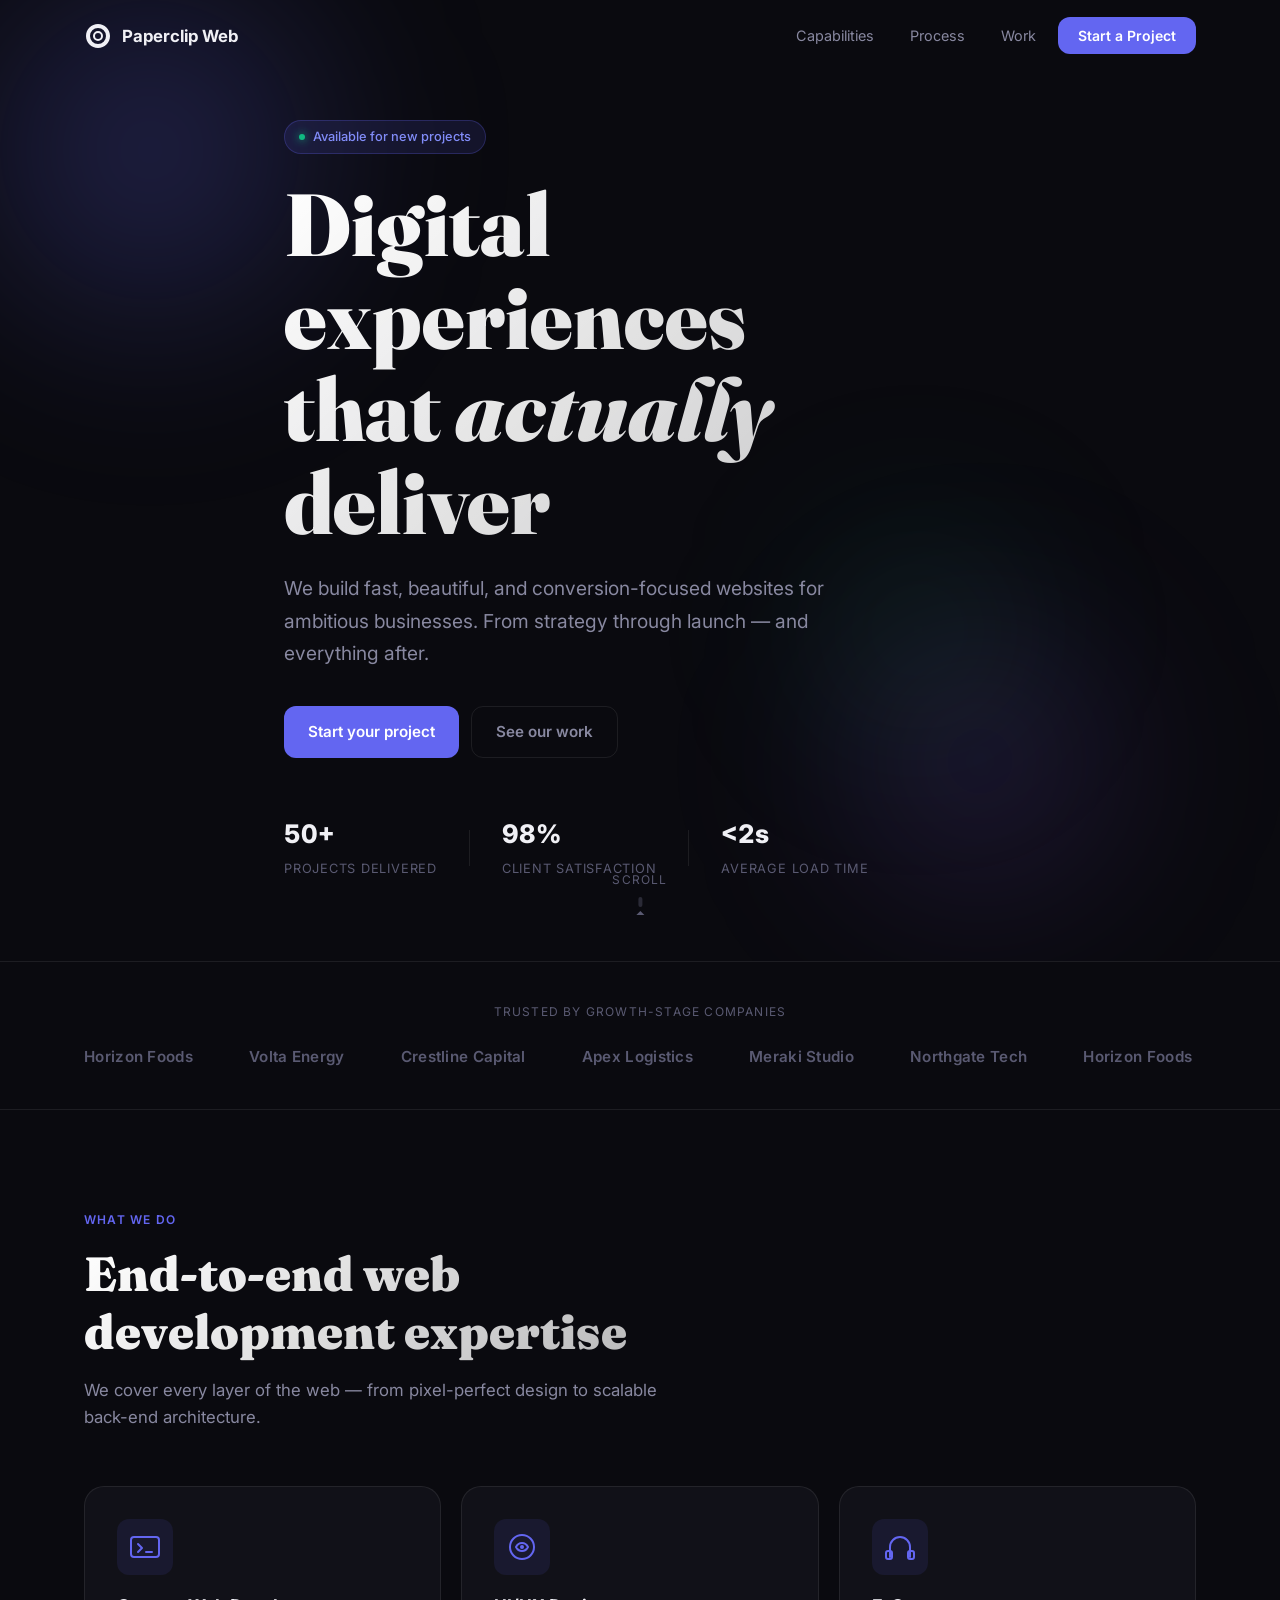
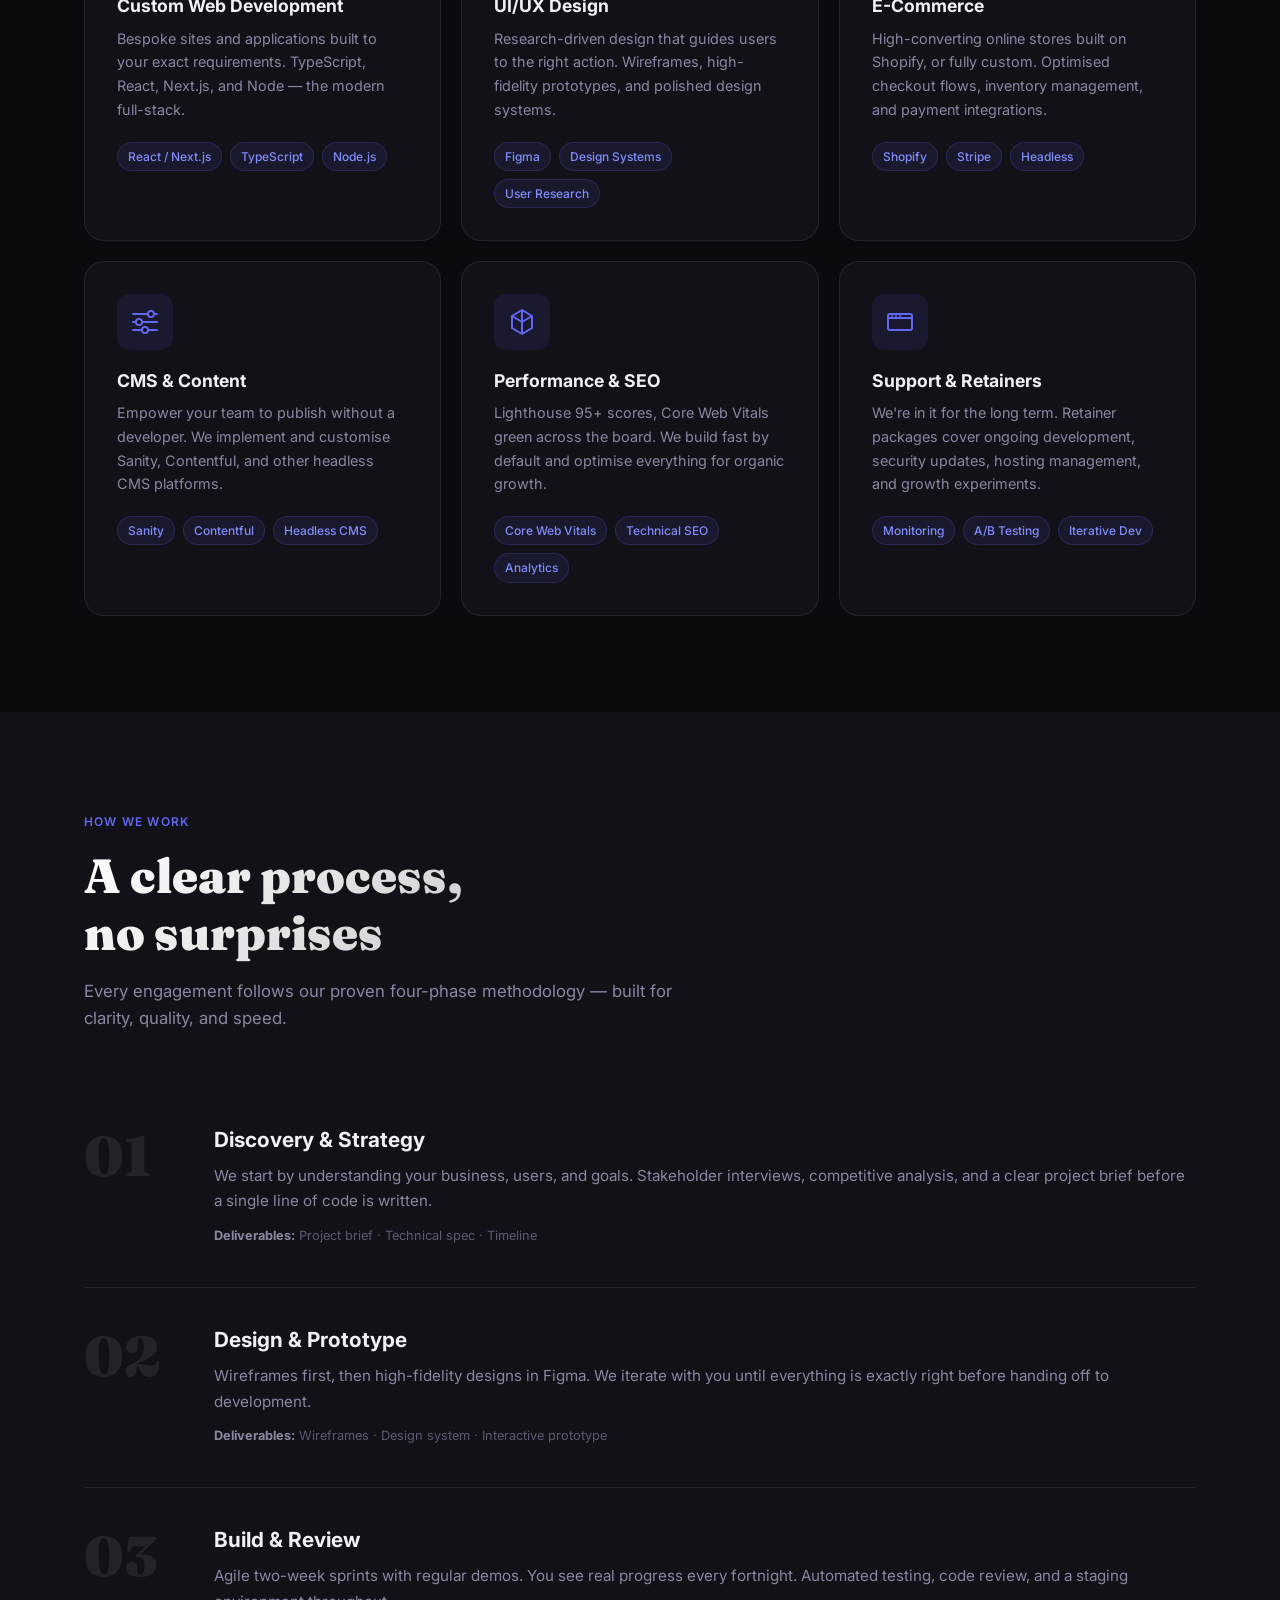
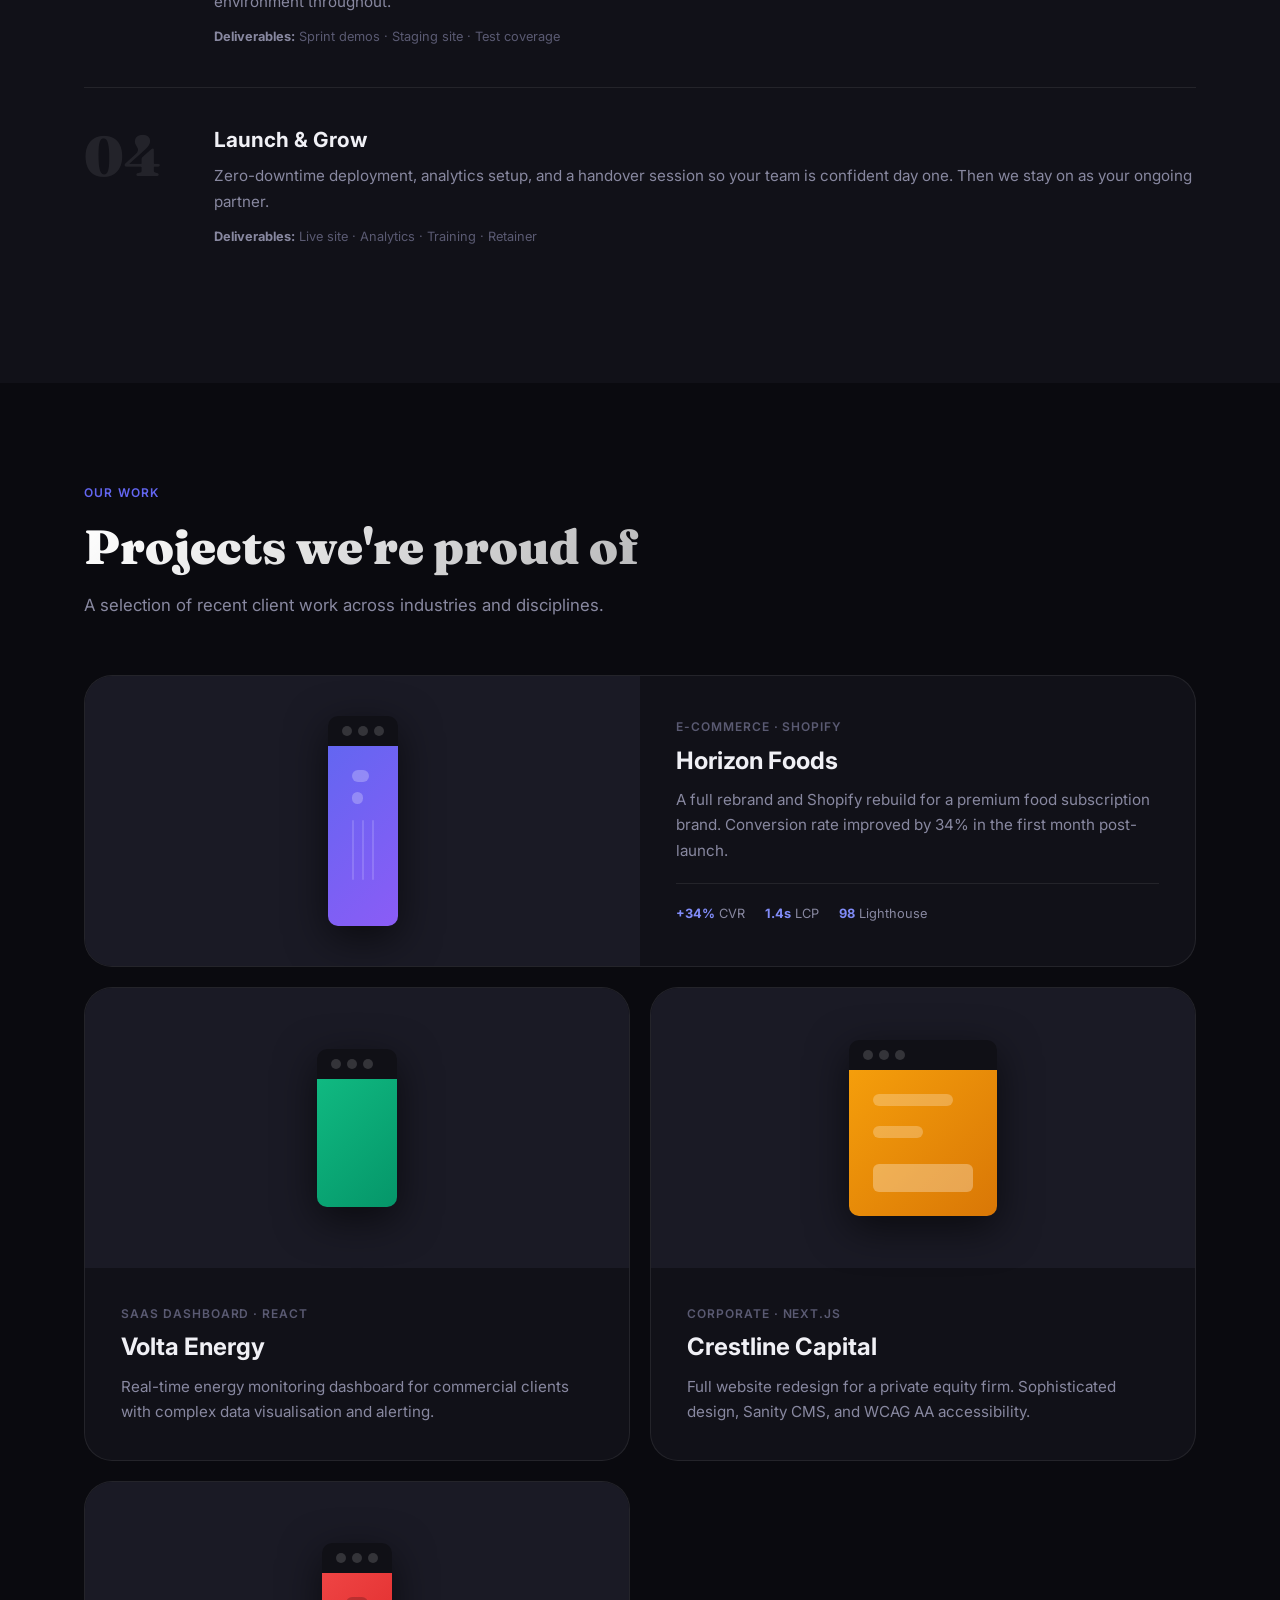
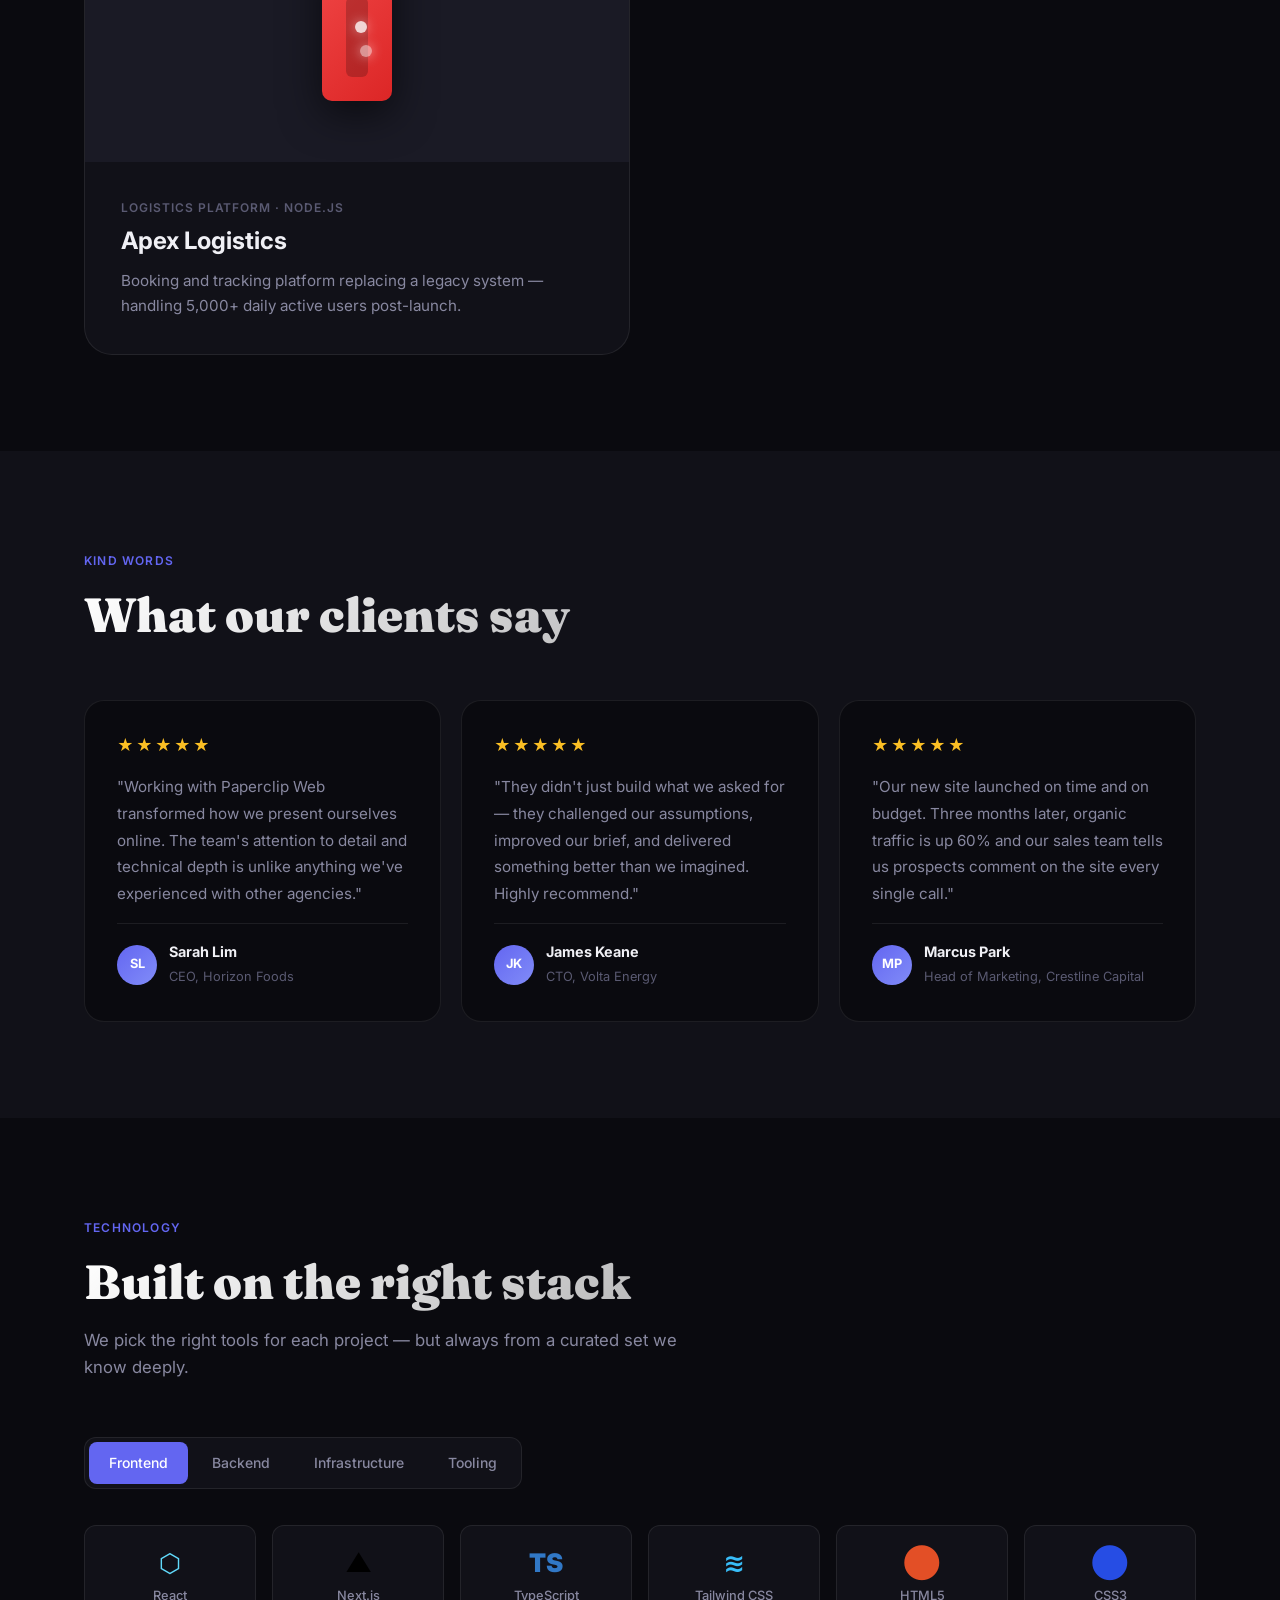
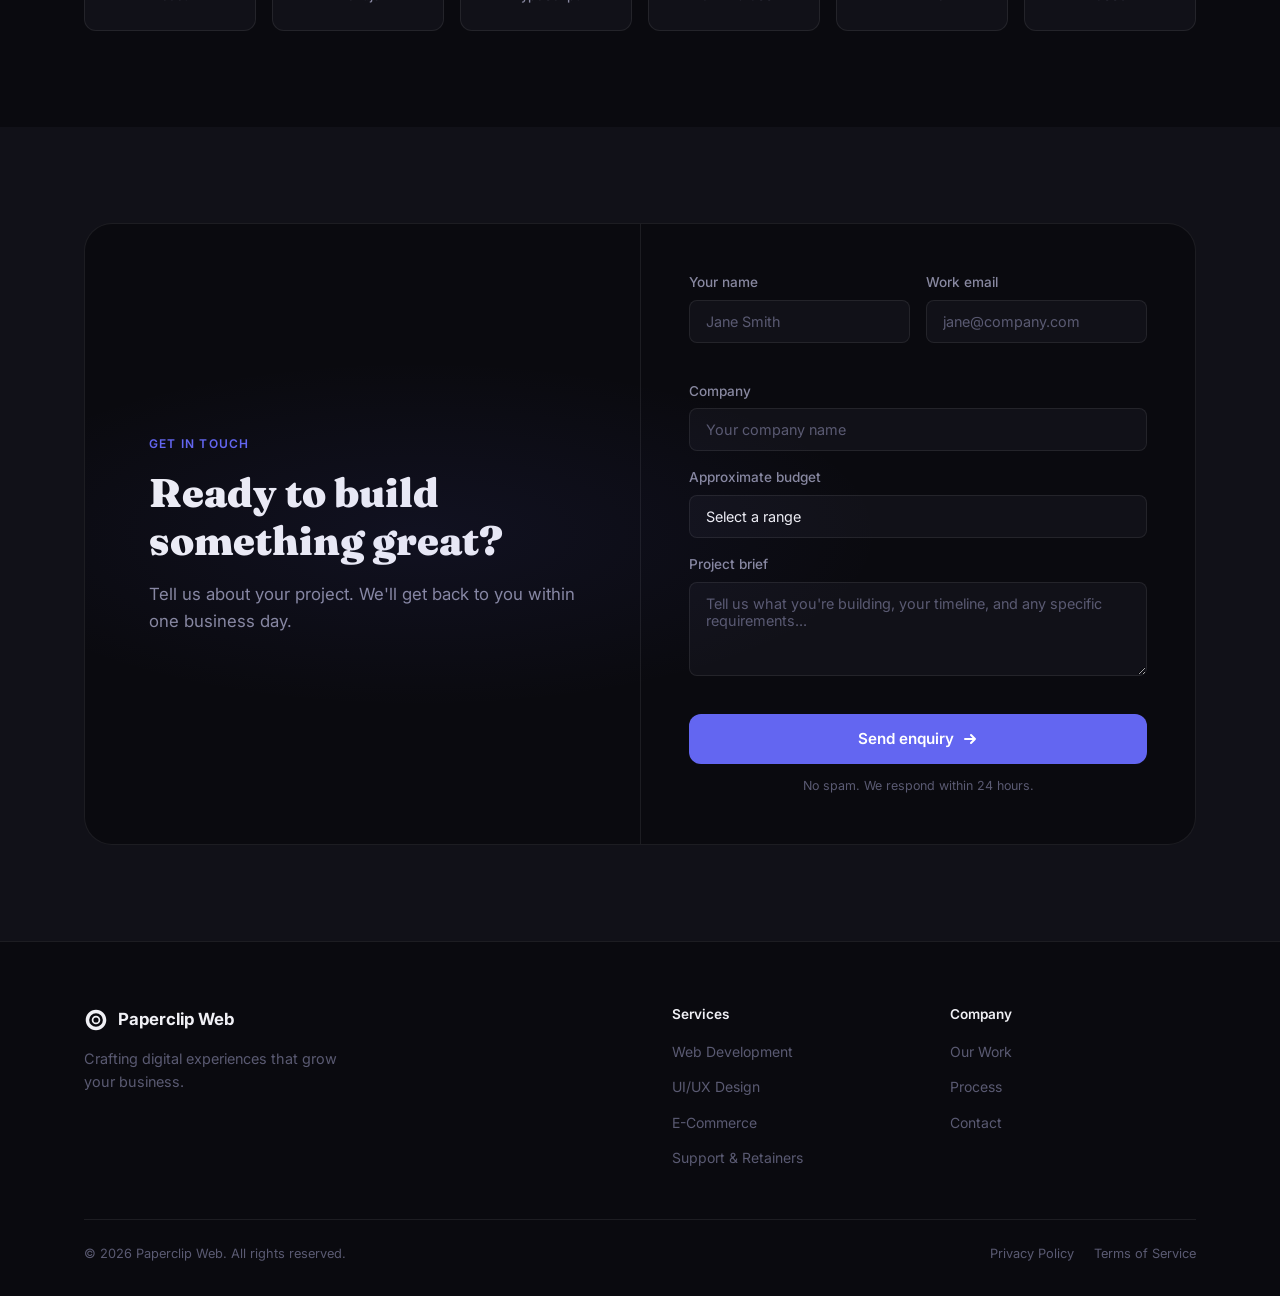
==== index.html @ b6aec2d6 "Deploy Paperclip Web demo site Co-Authored-By: Paperclip <noreply@paperclip.ing>" ====
<!DOCTYPE html>
<html lang="en">
<head>
  <meta charset="UTF-8" />
  <meta name="viewport" content="width=device-width, initial-scale=1.0" />
  <meta name="description" content="Paperclip Web — Crafting digital experiences that grow your business. Professional web design and development." />
  <title>Paperclip Web — Digital Experiences That Deliver</title>
  <link rel="stylesheet" href="styles.css" />
  <link rel="preconnect" href="https://fonts.googleapis.com" />
  <link href="https://fonts.googleapis.com/css2?family=Inter:wght@300;400;500;600;700;800&family=Fraunces:wght@700;900&display=swap" rel="stylesheet" />
</head>
<body>

  <!-- Navigation -->
  <header class="nav-wrapper" id="nav">
    <nav class="nav container">
      <a href="#" class="nav__logo">
        <svg width="28" height="28" viewBox="0 0 28 28" fill="none" aria-hidden="true">
          <path d="M14 2C7.373 2 2 7.373 2 14s5.373 12 12 12 12-5.373 12-12S20.627 2 14 2zm0 4a8 8 0 110 16A8 8 0 0114 6zm0 3a5 5 0 100 10A5 5 0 0014 9zm0 2a3 3 0 110 6 3 3 0 010-6z" fill="currentColor"/>
        </svg>
        Paperclip Web
      </a>
      <button class="nav__toggle" id="navToggle" aria-label="Toggle navigation" aria-expanded="false">
        <span></span><span></span><span></span>
      </button>
      <ul class="nav__links" id="navLinks">
        <li><a href="#capabilities" class="nav__link">Capabilities</a></li>
        <li><a href="#process" class="nav__link">Process</a></li>
        <li><a href="#work" class="nav__link">Work</a></li>
        <li><a href="#contact" class="nav__cta">Start a Project</a></li>
      </ul>
    </nav>
  </header>

  <main>

    <!-- Hero -->
    <section class="hero" id="hero">
      <div class="hero__bg" aria-hidden="true">
        <div class="hero__orb hero__orb--1"></div>
        <div class="hero__orb hero__orb--2"></div>
        <div class="hero__orb hero__orb--3"></div>
      </div>
      <div class="container hero__content">
        <div class="hero__badge" data-animate="fade-up">
          <span class="badge">Available for new projects</span>
        </div>
        <h1 class="hero__headline" data-animate="fade-up" data-delay="100">
          Digital experiences<br/>that <em>actually</em> deliver
        </h1>
        <p class="hero__sub" data-animate="fade-up" data-delay="200">
          We build fast, beautiful, and conversion-focused websites for ambitious businesses. From strategy through launch — and everything after.
        </p>
        <div class="hero__actions" data-animate="fade-up" data-delay="300">
          <a href="#contact" class="btn btn--primary">Start your project</a>
          <a href="#work" class="btn btn--ghost">See our work</a>
        </div>
        <div class="hero__stats" data-animate="fade-up" data-delay="400">
          <div class="stat">
            <span class="stat__number">50+</span>
            <span class="stat__label">Projects delivered</span>
          </div>
          <div class="stat__divider"></div>
          <div class="stat">
            <span class="stat__number">98%</span>
            <span class="stat__label">Client satisfaction</span>
          </div>
          <div class="stat__divider"></div>
          <div class="stat">
            <span class="stat__number">&lt;2s</span>
            <span class="stat__label">Average load time</span>
          </div>
        </div>
      </div>
      <div class="hero__scroll" aria-hidden="true">
        <span>Scroll</span>
        <svg width="16" height="24" viewBox="0 0 16 24"><rect x="6" y="0" width="4" height="10" rx="2" fill="currentColor" opacity="0.4"/><path d="M8 14l-4 4h8l-4-4z" fill="currentColor"/></svg>
      </div>
    </section>

    <!-- Logos -->
    <section class="logos section--tight">
      <div class="container">
        <p class="logos__label">Trusted by growth-stage companies</p>
        <div class="logos__track">
          <div class="logos__inner">
            <span class="logo-item">Horizon Foods</span>
            <span class="logo-item">Volta Energy</span>
            <span class="logo-item">Crestline Capital</span>
            <span class="logo-item">Apex Logistics</span>
            <span class="logo-item">Meraki Studio</span>
            <span class="logo-item">Northgate Tech</span>
            <span class="logo-item">Horizon Foods</span>
            <span class="logo-item">Volta Energy</span>
            <span class="logo-item">Crestline Capital</span>
            <span class="logo-item">Apex Logistics</span>
            <span class="logo-item">Meraki Studio</span>
            <span class="logo-item">Northgate Tech</span>
          </div>
        </div>
      </div>
    </section>

    <!-- Capabilities -->
    <section class="capabilities section" id="capabilities">
      <div class="container">
        <div class="section-header" data-animate="fade-up">
          <span class="section-tag">What we do</span>
          <h2 class="section-title">End-to-end web <br/>development expertise</h2>
          <p class="section-desc">We cover every layer of the web — from pixel-perfect design to scalable back-end architecture.</p>
        </div>
        <div class="capabilities__grid">
          <div class="cap-card" data-animate="fade-up" data-delay="0">
            <div class="cap-card__icon">
              <svg width="32" height="32" viewBox="0 0 32 32" fill="none"><rect x="2" y="6" width="28" height="20" rx="3" stroke="currentColor" stroke-width="2"/><path d="M9 13l4 4-4 4M17 21h6" stroke="currentColor" stroke-width="2" stroke-linecap="round" stroke-linejoin="round"/></svg>
            </div>
            <h3>Custom Web Development</h3>
            <p>Bespoke sites and applications built to your exact requirements. TypeScript, React, Next.js, and Node — the modern full-stack.</p>
            <ul class="cap-card__tags">
              <li>React / Next.js</li><li>TypeScript</li><li>Node.js</li>
            </ul>
          </div>
          <div class="cap-card" data-animate="fade-up" data-delay="100">
            <div class="cap-card__icon">
              <svg width="32" height="32" viewBox="0 0 32 32" fill="none"><circle cx="16" cy="16" r="12" stroke="currentColor" stroke-width="2"/><path d="M10 16s2-4 6-4 6 4 6 4-2 4-6 4-6-4-6-4z" stroke="currentColor" stroke-width="2" stroke-linejoin="round"/><circle cx="16" cy="16" r="2" fill="currentColor"/></svg>
            </div>
            <h3>UI/UX Design</h3>
            <p>Research-driven design that guides users to the right action. Wireframes, high-fidelity prototypes, and polished design systems.</p>
            <ul class="cap-card__tags">
              <li>Figma</li><li>Design Systems</li><li>User Research</li>
            </ul>
          </div>
          <div class="cap-card" data-animate="fade-up" data-delay="200">
            <div class="cap-card__icon">
              <svg width="32" height="32" viewBox="0 0 32 32" fill="none"><path d="M6 26V16a10 10 0 0120 0v10" stroke="currentColor" stroke-width="2" stroke-linecap="round"/><rect x="2" y="20" width="6" height="8" rx="2" stroke="currentColor" stroke-width="2"/><rect x="24" y="20" width="6" height="8" rx="2" stroke="currentColor" stroke-width="2"/></svg>
            </div>
            <h3>E-Commerce</h3>
            <p>High-converting online stores built on Shopify, or fully custom. Optimised checkout flows, inventory management, and payment integrations.</p>
            <ul class="cap-card__tags">
              <li>Shopify</li><li>Stripe</li><li>Headless</li>
            </ul>
          </div>
          <div class="cap-card" data-animate="fade-up" data-delay="0">
            <div class="cap-card__icon">
              <svg width="32" height="32" viewBox="0 0 32 32" fill="none"><path d="M4 16h24M4 8h24M4 24h24" stroke="currentColor" stroke-width="2" stroke-linecap="round"/><circle cx="10" cy="16" r="3" fill="var(--color-bg)" stroke="currentColor" stroke-width="2"/><circle cx="22" cy="8" r="3" fill="var(--color-bg)" stroke="currentColor" stroke-width="2"/><circle cx="16" cy="24" r="3" fill="var(--color-bg)" stroke="currentColor" stroke-width="2"/></svg>
            </div>
            <h3>CMS &amp; Content</h3>
            <p>Empower your team to publish without a developer. We implement and customise Sanity, Contentful, and other headless CMS platforms.</p>
            <ul class="cap-card__tags">
              <li>Sanity</li><li>Contentful</li><li>Headless CMS</li>
            </ul>
          </div>
          <div class="cap-card" data-animate="fade-up" data-delay="100">
            <div class="cap-card__icon">
              <svg width="32" height="32" viewBox="0 0 32 32" fill="none"><path d="M16 4l10 6v12l-10 6L6 22V10l10-6z" stroke="currentColor" stroke-width="2" stroke-linejoin="round"/><path d="M16 4v24M6 10l10 6 10-6" stroke="currentColor" stroke-width="2" stroke-linejoin="round"/></svg>
            </div>
            <h3>Performance &amp; SEO</h3>
            <p>Lighthouse 95+ scores, Core Web Vitals green across the board. We build fast by default and optimise everything for organic growth.</p>
            <ul class="cap-card__tags">
              <li>Core Web Vitals</li><li>Technical SEO</li><li>Analytics</li>
            </ul>
          </div>
          <div class="cap-card" data-animate="fade-up" data-delay="200">
            <div class="cap-card__icon">
              <svg width="32" height="32" viewBox="0 0 32 32" fill="none"><rect x="4" y="8" width="24" height="16" rx="2" stroke="currentColor" stroke-width="2"/><path d="M4 12h24" stroke="currentColor" stroke-width="2"/><circle cx="8" cy="10" r="1" fill="currentColor"/><circle cx="12" cy="10" r="1" fill="currentColor"/><circle cx="16" cy="10" r="1" fill="currentColor"/></svg>
            </div>
            <h3>Support &amp; Retainers</h3>
            <p>We're in it for the long term. Retainer packages cover ongoing development, security updates, hosting management, and growth experiments.</p>
            <ul class="cap-card__tags">
              <li>Monitoring</li><li>A/B Testing</li><li>Iterative Dev</li>
            </ul>
          </div>
        </div>
      </div>
    </section>

    <!-- Process -->
    <section class="process section" id="process">
      <div class="container">
        <div class="section-header" data-animate="fade-up">
          <span class="section-tag">How we work</span>
          <h2 class="section-title">A clear process, <br/>no surprises</h2>
          <p class="section-desc">Every engagement follows our proven four-phase methodology — built for clarity, quality, and speed.</p>
        </div>
        <div class="process__steps">
          <div class="process-step" data-animate="fade-right" data-delay="0">
            <div class="process-step__number">01</div>
            <div class="process-step__body">
              <h3>Discovery &amp; Strategy</h3>
              <p>We start by understanding your business, users, and goals. Stakeholder interviews, competitive analysis, and a clear project brief before a single line of code is written.</p>
              <div class="process-step__deliverables">
                <strong>Deliverables:</strong> Project brief · Technical spec · Timeline
              </div>
            </div>
          </div>
          <div class="process-step" data-animate="fade-right" data-delay="100">
            <div class="process-step__number">02</div>
            <div class="process-step__body">
              <h3>Design &amp; Prototype</h3>
              <p>Wireframes first, then high-fidelity designs in Figma. We iterate with you until everything is exactly right before handing off to development.</p>
              <div class="process-step__deliverables">
                <strong>Deliverables:</strong> Wireframes · Design system · Interactive prototype
              </div>
            </div>
          </div>
          <div class="process-step" data-animate="fade-right" data-delay="200">
            <div class="process-step__number">03</div>
            <div class="process-step__body">
              <h3>Build &amp; Review</h3>
              <p>Agile two-week sprints with regular demos. You see real progress every fortnight. Automated testing, code review, and a staging environment throughout.</p>
              <div class="process-step__deliverables">
                <strong>Deliverables:</strong> Sprint demos · Staging site · Test coverage
              </div>
            </div>
          </div>
          <div class="process-step" data-animate="fade-right" data-delay="300">
            <div class="process-step__number">04</div>
            <div class="process-step__body">
              <h3>Launch &amp; Grow</h3>
              <p>Zero-downtime deployment, analytics setup, and a handover session so your team is confident day one. Then we stay on as your ongoing partner.</p>
              <div class="process-step__deliverables">
                <strong>Deliverables:</strong> Live site · Analytics · Training · Retainer
              </div>
            </div>
          </div>
        </div>
      </div>
    </section>

    <!-- Work / Portfolio -->
    <section class="work section" id="work">
      <div class="container">
        <div class="section-header" data-animate="fade-up">
          <span class="section-tag">Our work</span>
          <h2 class="section-title">Projects we're proud of</h2>
          <p class="section-desc">A selection of recent client work across industries and disciplines.</p>
        </div>
        <div class="work__grid">
          <article class="project-card project-card--featured" data-animate="fade-up">
            <div class="project-card__visual" style="--accent: #6366f1">
              <div class="project-card__mockup">
                <div class="mockup-browser">
                  <div class="mockup-browser__bar"><span></span><span></span><span></span></div>
                  <div class="mockup-browser__content" style="background: linear-gradient(135deg, #6366f1 0%, #8b5cf6 100%)">
                    <div class="mockup-text"></div>
                    <div class="mockup-text mockup-text--short"></div>
                    <div class="mockup-cards">
                      <div class="mockup-card"></div>
                      <div class="mockup-card"></div>
                      <div class="mockup-card"></div>
                    </div>
                  </div>
                </div>
              </div>
            </div>
            <div class="project-card__body">
              <span class="project-tag">E-Commerce · Shopify</span>
              <h3>Horizon Foods</h3>
              <p>A full rebrand and Shopify rebuild for a premium food subscription brand. Conversion rate improved by 34% in the first month post-launch.</p>
              <div class="project-card__metrics">
                <span><strong>+34%</strong> CVR</span>
                <span><strong>1.4s</strong> LCP</span>
                <span><strong>98</strong> Lighthouse</span>
              </div>
            </div>
          </article>

          <article class="project-card" data-animate="fade-up" data-delay="100">
            <div class="project-card__visual" style="--accent: #10b981">
              <div class="project-card__mockup project-card__mockup--small">
                <div class="mockup-browser">
                  <div class="mockup-browser__bar"><span></span><span></span><span></span></div>
                  <div class="mockup-browser__content" style="background: linear-gradient(135deg, #10b981 0%, #059669 100%)">
                    <div class="mockup-chart">
                      <div class="mockup-bar" style="height:40%"></div>
                      <div class="mockup-bar" style="height:70%"></div>
                      <div class="mockup-bar" style="height:55%"></div>
                      <div class="mockup-bar" style="height:90%"></div>
                      <div class="mockup-bar" style="height:65%"></div>
                    </div>
                  </div>
                </div>
              </div>
            </div>
            <div class="project-card__body">
              <span class="project-tag">SaaS Dashboard · React</span>
              <h3>Volta Energy</h3>
              <p>Real-time energy monitoring dashboard for commercial clients with complex data visualisation and alerting.</p>
            </div>
          </article>

          <article class="project-card" data-animate="fade-up" data-delay="200">
            <div class="project-card__visual" style="--accent: #f59e0b">
              <div class="project-card__mockup project-card__mockup--small">
                <div class="mockup-browser">
                  <div class="mockup-browser__bar"><span></span><span></span><span></span></div>
                  <div class="mockup-browser__content" style="background: linear-gradient(135deg, #f59e0b 0%, #d97706 100%)">
                    <div class="mockup-hero-block">
                      <div class="mockup-text"></div>
                      <div class="mockup-text mockup-text--short"></div>
                      <div class="mockup-btn"></div>
                    </div>
                  </div>
                </div>
              </div>
            </div>
            <div class="project-card__body">
              <span class="project-tag">Corporate · Next.js</span>
              <h3>Crestline Capital</h3>
              <p>Full website redesign for a private equity firm. Sophisticated design, Sanity CMS, and WCAG AA accessibility.</p>
            </div>
          </article>

          <article class="project-card" data-animate="fade-up" data-delay="300">
            <div class="project-card__visual" style="--accent: #ef4444">
              <div class="project-card__mockup project-card__mockup--small">
                <div class="mockup-browser">
                  <div class="mockup-browser__bar"><span></span><span></span><span></span></div>
                  <div class="mockup-browser__content" style="background: linear-gradient(135deg, #ef4444 0%, #dc2626 100%)">
                    <div class="mockup-map">
                      <div class="mockup-pin"></div>
                      <div class="mockup-pin mockup-pin--2"></div>
                    </div>
                  </div>
                </div>
              </div>
            </div>
            <div class="project-card__body">
              <span class="project-tag">Logistics Platform · Node.js</span>
              <h3>Apex Logistics</h3>
              <p>Booking and tracking platform replacing a legacy system — handling 5,000+ daily active users post-launch.</p>
            </div>
          </article>
        </div>
      </div>
    </section>

    <!-- Testimonials -->
    <section class="testimonials section" id="testimonials">
      <div class="container">
        <div class="section-header" data-animate="fade-up">
          <span class="section-tag">Kind words</span>
          <h2 class="section-title">What our clients say</h2>
        </div>
        <div class="testimonials__grid">
          <blockquote class="testimonial" data-animate="fade-up" data-delay="0">
            <div class="testimonial__stars" aria-label="5 stars">★★★★★</div>
            <p>"Working with Paperclip Web transformed how we present ourselves online. The team's attention to detail and technical depth is unlike anything we've experienced with other agencies."</p>
            <footer>
              <div class="testimonial__avatar" aria-hidden="true">SL</div>
              <div>
                <strong>Sarah Lim</strong>
                <span>CEO, Horizon Foods</span>
              </div>
            </footer>
          </blockquote>
          <blockquote class="testimonial" data-animate="fade-up" data-delay="100">
            <div class="testimonial__stars" aria-label="5 stars">★★★★★</div>
            <p>"They didn't just build what we asked for — they challenged our assumptions, improved our brief, and delivered something better than we imagined. Highly recommend."</p>
            <footer>
              <div class="testimonial__avatar" aria-hidden="true">JK</div>
              <div>
                <strong>James Keane</strong>
                <span>CTO, Volta Energy</span>
              </div>
            </footer>
          </blockquote>
          <blockquote class="testimonial" data-animate="fade-up" data-delay="200">
            <div class="testimonial__stars" aria-label="5 stars">★★★★★</div>
            <p>"Our new site launched on time and on budget. Three months later, organic traffic is up 60% and our sales team tells us prospects comment on the site every single call."</p>
            <footer>
              <div class="testimonial__avatar" aria-hidden="true">MP</div>
              <div>
                <strong>Marcus Park</strong>
                <span>Head of Marketing, Crestline Capital</span>
              </div>
            </footer>
          </blockquote>
        </div>
      </div>
    </section>

    <!-- Interactive demo: tabs -->
    <section class="tech-stack section" id="tech">
      <div class="container">
        <div class="section-header" data-animate="fade-up">
          <span class="section-tag">Technology</span>
          <h2 class="section-title">Built on the right stack</h2>
          <p class="section-desc">We pick the right tools for each project — but always from a curated set we know deeply.</p>
        </div>
        <div class="tabs" data-animate="fade-up">
          <div class="tabs__nav" role="tablist">
            <button class="tabs__tab tabs__tab--active" role="tab" aria-selected="true" data-tab="frontend">Frontend</button>
            <button class="tabs__tab" role="tab" aria-selected="false" data-tab="backend">Backend</button>
            <button class="tabs__tab" role="tab" aria-selected="false" data-tab="infra">Infrastructure</button>
            <button class="tabs__tab" role="tab" aria-selected="false" data-tab="tooling">Tooling</button>
          </div>
          <div class="tabs__panels">
            <div class="tabs__panel tabs__panel--active" id="tab-frontend" role="tabpanel">
              <div class="tech-grid">
                <div class="tech-item"><div class="tech-item__icon" style="color:#61dafb">⬡</div><span>React</span></div>
                <div class="tech-item"><div class="tech-item__icon" style="color:#000">▲</div><span>Next.js</span></div>
                <div class="tech-item"><div class="tech-item__icon" style="color:#3178c6">TS</div><span>TypeScript</span></div>
                <div class="tech-item"><div class="tech-item__icon" style="color:#38bdf8">≋</div><span>Tailwind CSS</span></div>
                <div class="tech-item"><div class="tech-item__icon" style="color:#e34f26">⬤</div><span>HTML5</span></div>
                <div class="tech-item"><div class="tech-item__icon" style="color:#264de4">⬤</div><span>CSS3</span></div>
              </div>
            </div>
            <div class="tabs__panel" id="tab-backend" role="tabpanel">
              <div class="tech-grid">
                <div class="tech-item"><div class="tech-item__icon" style="color:#68a063">⬡</div><span>Node.js</span></div>
                <div class="tech-item"><div class="tech-item__icon" style="color:#000">▲</div><span>Fastify</span></div>
                <div class="tech-item"><div class="tech-item__icon" style="color:#336791">⬤</div><span>PostgreSQL</span></div>
                <div class="tech-item"><div class="tech-item__icon" style="color:#dc382d">⬤</div><span>Redis</span></div>
                <div class="tech-item"><div class="tech-item__icon" style="color:#3ecf8e">▲</div><span>Supabase</span></div>
                <div class="tech-item"><div class="tech-item__icon" style="color:#f05032">⬡</div><span>REST / GraphQL</span></div>
              </div>
            </div>
            <div class="tabs__panel" id="tab-infra" role="tabpanel">
              <div class="tech-grid">
                <div class="tech-item"><div class="tech-item__icon" style="color:#000">▲</div><span>Vercel</span></div>
                <div class="tech-item"><div class="tech-item__icon" style="color:#f38020">⬡</div><span>Cloudflare</span></div>
                <div class="tech-item"><div class="tech-item__icon" style="color:#ff9900">⬡</div><span>AWS</span></div>
                <div class="tech-item"><div class="tech-item__icon" style="color:#2496ed">⬤</div><span>Docker</span></div>
                <div class="tech-item"><div class="tech-item__icon" style="color:#326ce5">⬤</div><span>Kubernetes</span></div>
                <div class="tech-item"><div class="tech-item__icon" style="color:#f05032">⬡</div><span>GitHub Actions</span></div>
              </div>
            </div>
            <div class="tabs__panel" id="tab-tooling" role="tabpanel">
              <div class="tech-grid">
                <div class="tech-item"><div class="tech-item__icon" style="color:#a259ff">⬡</div><span>Figma</span></div>
                <div class="tech-item"><div class="tech-item__icon" style="color:#f03e2f">⬡</div><span>Sanity CMS</span></div>
                <div class="tech-item"><div class="tech-item__icon" style="color:#175bdc">⬡</div><span>Contentful</span></div>
                <div class="tech-item"><div class="tech-item__icon" style="color:#7950f2">⬡</div><span>Stripe</span></div>
                <div class="tech-item"><div class="tech-item__icon" style="color:#3ecf8e">⬡</div><span>Playwright</span></div>
                <div class="tech-item"><div class="tech-item__icon" style="color:#c21325">⬡</div><span>Jest / Vitest</span></div>
              </div>
            </div>
          </div>
        </div>
      </div>
    </section>

    <!-- CTA / Contact -->
    <section class="cta-section section" id="contact">
      <div class="container">
        <div class="cta-card" data-animate="fade-up">
          <div class="cta-card__content">
            <span class="section-tag">Get in touch</span>
            <h2>Ready to build something great?</h2>
            <p>Tell us about your project. We'll get back to you within one business day.</p>
          </div>
          <form class="contact-form" id="contactForm" novalidate>
            <div class="form-row">
              <div class="form-group">
                <label for="name">Your name</label>
                <input type="text" id="name" name="name" placeholder="Jane Smith" required autocomplete="name" />
                <span class="form-error" id="nameError"></span>
              </div>
              <div class="form-group">
                <label for="email">Work email</label>
                <input type="email" id="email" name="email" placeholder="jane@company.com" required autocomplete="email" />
                <span class="form-error" id="emailError"></span>
              </div>
            </div>
            <div class="form-group">
              <label for="company">Company</label>
              <input type="text" id="company" name="company" placeholder="Your company name" autocomplete="organization" />
            </div>
            <div class="form-group">
              <label for="budget">Approximate budget</label>
              <select id="budget" name="budget">
                <option value="">Select a range</option>
                <option>Under £10k</option>
                <option>£10k – £25k</option>
                <option>£25k – £50k</option>
                <option>£50k – £100k</option>
                <option>£100k+</option>
              </select>
            </div>
            <div class="form-group">
              <label for="message">Project brief</label>
              <textarea id="message" name="message" rows="4" placeholder="Tell us what you're building, your timeline, and any specific requirements..." required></textarea>
              <span class="form-error" id="messageError"></span>
            </div>
            <button type="submit" class="btn btn--primary btn--full">
              <span class="btn__text">Send enquiry</span>
              <svg class="btn__icon" width="16" height="16" viewBox="0 0 16 16" fill="none" aria-hidden="true"><path d="M3 8h10M9 4l4 4-4 4" stroke="currentColor" stroke-width="2" stroke-linecap="round" stroke-linejoin="round"/></svg>
            </button>
            <p class="form-note">No spam. We respond within 24 hours.</p>
          </form>
          <div class="contact-success" id="contactSuccess" aria-live="polite">
            <div class="success-icon" aria-hidden="true">
              <svg width="48" height="48" viewBox="0 0 48 48" fill="none"><circle cx="24" cy="24" r="22" stroke="currentColor" stroke-width="2"/><path d="M14 24l8 8 12-16" stroke="currentColor" stroke-width="2.5" stroke-linecap="round" stroke-linejoin="round"/></svg>
            </div>
            <h3>Message received!</h3>
            <p>Thanks for reaching out. We'll be in touch within one business day.</p>
          </div>
        </div>
      </div>
    </section>

  </main>

  <!-- Footer -->
  <footer class="footer">
    <div class="container">
      <div class="footer__top">
        <div class="footer__brand">
          <a href="#" class="nav__logo">
            <svg width="24" height="24" viewBox="0 0 28 28" fill="none" aria-hidden="true"><path d="M14 2C7.373 2 2 7.373 2 14s5.373 12 12 12 12-5.373 12-12S20.627 2 14 2zm0 4a8 8 0 110 16A8 8 0 0114 6zm0 3a5 5 0 100 10A5 5 0 0014 9zm0 2a3 3 0 110 6 3 3 0 010-6z" fill="currentColor"/></svg>
            Paperclip Web
          </a>
          <p>Crafting digital experiences that grow your business.</p>
        </div>
        <div class="footer__links">
          <div class="footer__col">
            <h4>Services</h4>
            <ul>
              <li><a href="#capabilities">Web Development</a></li>
              <li><a href="#capabilities">UI/UX Design</a></li>
              <li><a href="#capabilities">E-Commerce</a></li>
              <li><a href="#capabilities">Support &amp; Retainers</a></li>
            </ul>
          </div>
          <div class="footer__col">
            <h4>Company</h4>
            <ul>
              <li><a href="#work">Our Work</a></li>
              <li><a href="#process">Process</a></li>
              <li><a href="#contact">Contact</a></li>
            </ul>
          </div>
        </div>
      </div>
      <div class="footer__bottom">
        <p>&copy; 2026 Paperclip Web. All rights reserved.</p>
        <div class="footer__legal">
          <a href="#">Privacy Policy</a>
          <a href="#">Terms of Service</a>
        </div>
      </div>
    </div>
  </footer>

  <script src="script.js"></script>
</body>
</html>
---- styles.css ----
/* =========================================
   Paperclip Web – Demo Site Stylesheet
   ========================================= */

/* Design Tokens */
:root {
  --color-bg: #0a0a0f;
  --color-surface: #111118;
  --color-surface-2: #1a1a25;
  --color-border: rgba(255, 255, 255, 0.08);
  --color-text: #f0f0f5;
  --color-text-muted: #8888a0;
  --color-text-subtle: #5a5a72;
  --color-accent: #6366f1;
  --color-accent-hover: #818cf8;
  --color-accent-glow: rgba(99, 102, 241, 0.25);
  --color-success: #10b981;

  --font-sans: 'Inter', system-ui, -apple-system, sans-serif;
  --font-display: 'Fraunces', Georgia, serif;

  --radius-sm: 8px;
  --radius-md: 12px;
  --radius-lg: 20px;
  --radius-xl: 28px;

  --shadow-sm: 0 1px 3px rgba(0,0,0,0.4);
  --shadow-md: 0 4px 16px rgba(0,0,0,0.5);
  --shadow-lg: 0 12px 40px rgba(0,0,0,0.6);
  --shadow-glow: 0 0 60px rgba(99,102,241,0.15);

  --transition: 0.2s ease;
  --transition-slow: 0.4s ease;

  --container: 1160px;
  --section-gap: 96px;
}

/* Reset & Base */
*, *::before, *::after { box-sizing: border-box; margin: 0; padding: 0; }

html {
  scroll-behavior: smooth;
  scroll-padding-top: 80px;
}

body {
  font-family: var(--font-sans);
  background: var(--color-bg);
  color: var(--color-text);
  line-height: 1.6;
  -webkit-font-smoothing: antialiased;
  overflow-x: hidden;
}

img { display: block; max-width: 100%; }
a { color: inherit; text-decoration: none; }
button { cursor: pointer; border: none; background: none; font: inherit; }

/* Container */
.container {
  width: 100%;
  max-width: var(--container);
  margin: 0 auto;
  padding: 0 24px;
}

/* Typography */
h1, h2, h3, h4 { line-height: 1.2; font-weight: 700; }
em { font-style: italic; font-family: var(--font-display); font-weight: 900; color: var(--color-accent-hover); }

/* Sections */
.section { padding: var(--section-gap) 0; }
.section--tight { padding: 40px 0; }

.section-tag {
  display: inline-block;
  font-size: 0.75rem;
  font-weight: 600;
  letter-spacing: 0.1em;
  text-transform: uppercase;
  color: var(--color-accent);
  margin-bottom: 16px;
}

.section-header { max-width: 600px; }
.section-header.center { text-align: center; margin: 0 auto 56px; max-width: 680px; }

.section-title {
  font-size: clamp(2rem, 4vw, 3rem);
  font-family: var(--font-display);
  font-weight: 900;
  margin-bottom: 16px;
  background: linear-gradient(135deg, #fff 0%, rgba(255,255,255,0.7) 100%);
  -webkit-background-clip: text;
  -webkit-text-fill-color: transparent;
  background-clip: text;
}

.section-desc { color: var(--color-text-muted); font-size: 1.05rem; }

/* Buttons */
.btn {
  display: inline-flex;
  align-items: center;
  gap: 8px;
  padding: 13px 24px;
  border-radius: var(--radius-md);
  font-size: 0.95rem;
  font-weight: 600;
  transition: all var(--transition);
  white-space: nowrap;
}

.btn--primary {
  background: var(--color-accent);
  color: #fff;
  box-shadow: 0 0 0 0 var(--color-accent-glow);
}
.btn--primary:hover {
  background: var(--color-accent-hover);
  box-shadow: 0 0 32px var(--color-accent-glow);
  transform: translateY(-1px);
}

.btn--ghost {
  border: 1px solid var(--color-border);
  color: var(--color-text-muted);
}
.btn--ghost:hover {
  border-color: rgba(255,255,255,0.2);
  color: var(--color-text);
  background: rgba(255,255,255,0.04);
}

.btn--full { width: 100%; justify-content: center; }

/* Badge */
.badge {
  display: inline-flex;
  align-items: center;
  gap: 8px;
  padding: 6px 14px;
  background: rgba(99,102,241,0.12);
  border: 1px solid rgba(99,102,241,0.25);
  border-radius: 100px;
  font-size: 0.8rem;
  font-weight: 500;
  color: var(--color-accent-hover);
}
.badge::before {
  content: '';
  width: 6px;
  height: 6px;
  border-radius: 50%;
  background: var(--color-success);
  box-shadow: 0 0 8px var(--color-success);
  animation: pulse 2s ease infinite;
}

@keyframes pulse {
  0%, 100% { opacity: 1; }
  50% { opacity: 0.4; }
}

/* =========================================
   Navigation
   ========================================= */
.nav-wrapper {
  position: fixed;
  top: 0;
  left: 0;
  right: 0;
  z-index: 100;
  transition: background var(--transition), border-color var(--transition);
}
.nav-wrapper.scrolled {
  background: rgba(10, 10, 15, 0.85);
  backdrop-filter: blur(20px);
  border-bottom: 1px solid var(--color-border);
}

.nav {
  display: flex;
  align-items: center;
  justify-content: space-between;
  height: 72px;
}

.nav__logo {
  display: flex;
  align-items: center;
  gap: 10px;
  font-weight: 700;
  font-size: 1.05rem;
  color: var(--color-text);
}

.nav__links {
  display: flex;
  align-items: center;
  gap: 8px;
  list-style: none;
}

.nav__link {
  padding: 8px 14px;
  font-size: 0.9rem;
  color: var(--color-text-muted);
  border-radius: var(--radius-sm);
  transition: color var(--transition), background var(--transition);
}
.nav__link:hover { color: var(--color-text); background: rgba(255,255,255,0.05); }

.nav__cta {
  padding: 10px 20px;
  background: var(--color-accent);
  color: #fff;
  font-size: 0.875rem;
  font-weight: 600;
  border-radius: var(--radius-md);
  transition: all var(--transition);
}
.nav__cta:hover { background: var(--color-accent-hover); transform: translateY(-1px); }

.nav__toggle {
  display: none;
  flex-direction: column;
  gap: 5px;
  padding: 8px;
  border-radius: var(--radius-sm);
}
.nav__toggle span {
  display: block;
  width: 22px;
  height: 2px;
  background: var(--color-text-muted);
  border-radius: 2px;
  transition: all var(--transition);
}
.nav__toggle.active span:nth-child(1) { transform: translateY(7px) rotate(45deg); }
.nav__toggle.active span:nth-child(2) { opacity: 0; }
.nav__toggle.active span:nth-child(3) { transform: translateY(-7px) rotate(-45deg); }

/* =========================================
   Hero
   ========================================= */
.hero {
  position: relative;
  min-height: 100vh;
  display: flex;
  align-items: center;
  padding: 120px 0 80px;
  overflow: hidden;
}

.hero__bg {
  position: absolute;
  inset: 0;
  pointer-events: none;
}

.hero__orb {
  position: absolute;
  border-radius: 50%;
  filter: blur(80px);
  animation: float 8s ease-in-out infinite;
}
.hero__orb--1 {
  width: 500px; height: 500px;
  background: radial-gradient(circle, rgba(99,102,241,0.3) 0%, transparent 70%);
  top: -100px; left: -100px;
  animation-delay: 0s;
}
.hero__orb--2 {
  width: 400px; height: 400px;
  background: radial-gradient(circle, rgba(139,92,246,0.2) 0%, transparent 70%);
  bottom: 0; right: 100px;
  animation-delay: -3s;
}
.hero__orb--3 {
  width: 300px; height: 300px;
  background: radial-gradient(circle, rgba(16,185,129,0.15) 0%, transparent 70%);
  top: 50%; left: 60%;
  animation-delay: -6s;
}

@keyframes float {
  0%, 100% { transform: translate(0, 0) scale(1); }
  33% { transform: translate(30px, -20px) scale(1.05); }
  66% { transform: translate(-20px, 20px) scale(0.95); }
}

.hero__content {
  position: relative;
  z-index: 1;
  max-width: 760px;
}

.hero__badge { margin-bottom: 24px; }

.hero__headline {
  font-family: var(--font-display);
  font-size: clamp(3rem, 7vw, 5.5rem);
  font-weight: 900;
  line-height: 1.05;
  margin-bottom: 24px;
  background: linear-gradient(135deg, #fff 0%, rgba(255,255,255,0.75) 100%);
  -webkit-background-clip: text;
  -webkit-text-fill-color: transparent;
  background-clip: text;
}

.hero__headline em {
  font-family: var(--font-display);
  font-style: italic;
}

.hero__sub {
  font-size: 1.2rem;
  color: var(--color-text-muted);
  max-width: 540px;
  margin-bottom: 36px;
  line-height: 1.7;
}

.hero__actions {
  display: flex;
  gap: 12px;
  flex-wrap: wrap;
  margin-bottom: 56px;
}

.hero__stats {
  display: flex;
  align-items: center;
  gap: 32px;
  flex-wrap: wrap;
}

.stat__number {
  display: block;
  font-size: 1.6rem;
  font-weight: 800;
  color: var(--color-text);
  font-variant-numeric: tabular-nums;
}
.stat__label {
  font-size: 0.8rem;
  color: var(--color-text-subtle);
  text-transform: uppercase;
  letter-spacing: 0.06em;
}
.stat__divider {
  width: 1px;
  height: 36px;
  background: var(--color-border);
}

.hero__scroll {
  position: absolute;
  bottom: 40px;
  left: 50%;
  transform: translateX(-50%);
  display: flex;
  flex-direction: column;
  align-items: center;
  gap: 8px;
  color: var(--color-text-subtle);
  font-size: 0.75rem;
  letter-spacing: 0.1em;
  text-transform: uppercase;
  animation: bounce 2s ease-in-out infinite;
}

@keyframes bounce {
  0%, 100% { transform: translateX(-50%) translateY(0); }
  50% { transform: translateX(-50%) translateY(6px); }
}

/* =========================================
   Logo strip
   ========================================= */
.logos { border-top: 1px solid var(--color-border); border-bottom: 1px solid var(--color-border); }
.logos__label {
  text-align: center;
  font-size: 0.75rem;
  text-transform: uppercase;
  letter-spacing: 0.1em;
  color: var(--color-text-subtle);
  margin-bottom: 24px;
}
.logos__track { overflow: hidden; }
.logos__inner {
  display: flex;
  gap: 56px;
  animation: scroll-logos 22s linear infinite;
  width: max-content;
}
.logo-item {
  font-size: 0.95rem;
  font-weight: 600;
  color: var(--color-text-subtle);
  white-space: nowrap;
  letter-spacing: 0.02em;
}
@keyframes scroll-logos {
  from { transform: translateX(0); }
  to { transform: translateX(-50%); }
}

/* =========================================
   Capabilities
   ========================================= */
.capabilities__grid {
  display: grid;
  grid-template-columns: repeat(3, 1fr);
  gap: 20px;
  margin-top: 56px;
}

.cap-card {
  background: var(--color-surface);
  border: 1px solid var(--color-border);
  border-radius: var(--radius-lg);
  padding: 32px;
  transition: border-color var(--transition), transform var(--transition), box-shadow var(--transition);
}
.cap-card:hover {
  border-color: rgba(99,102,241,0.3);
  transform: translateY(-4px);
  box-shadow: var(--shadow-glow);
}

.cap-card__icon {
  width: 56px;
  height: 56px;
  display: flex;
  align-items: center;
  justify-content: center;
  background: rgba(99,102,241,0.1);
  border-radius: var(--radius-md);
  color: var(--color-accent);
  margin-bottom: 20px;
}

.cap-card h3 {
  font-size: 1.1rem;
  margin-bottom: 10px;
  color: var(--color-text);
}
.cap-card p {
  font-size: 0.9rem;
  color: var(--color-text-muted);
  line-height: 1.65;
  margin-bottom: 20px;
}

.cap-card__tags {
  display: flex;
  gap: 8px;
  flex-wrap: wrap;
  list-style: none;
}
.cap-card__tags li {
  font-size: 0.75rem;
  font-weight: 500;
  padding: 4px 10px;
  border-radius: 100px;
  background: rgba(99,102,241,0.1);
  color: var(--color-accent-hover);
  border: 1px solid rgba(99,102,241,0.2);
}

/* =========================================
   Process
   ========================================= */
.process { background: var(--color-surface); }
.process__steps { margin-top: 56px; display: flex; flex-direction: column; gap: 0; }

.process-step {
  display: flex;
  gap: 40px;
  padding: 40px 0;
  border-bottom: 1px solid var(--color-border);
  align-items: flex-start;
  transition: opacity var(--transition);
}
.process-step:last-child { border-bottom: none; }

.process-step__number {
  font-family: var(--font-display);
  font-size: 3.5rem;
  font-weight: 900;
  color: var(--color-border);
  line-height: 1;
  min-width: 90px;
  transition: color var(--transition);
}
.process-step:hover .process-step__number { color: var(--color-accent); }

.process-step__body h3 {
  font-size: 1.3rem;
  margin-bottom: 10px;
  color: var(--color-text);
}
.process-step__body p {
  color: var(--color-text-muted);
  font-size: 0.95rem;
  line-height: 1.7;
  margin-bottom: 12px;
}
.process-step__deliverables {
  font-size: 0.8rem;
  color: var(--color-text-subtle);
}
.process-step__deliverables strong { color: var(--color-text-muted); }

/* =========================================
   Work / Portfolio
   ========================================= */
.work__grid {
  display: grid;
  grid-template-columns: repeat(2, 1fr);
  gap: 20px;
  margin-top: 56px;
}

.project-card {
  background: var(--color-surface);
  border: 1px solid var(--color-border);
  border-radius: var(--radius-xl);
  overflow: hidden;
  transition: border-color var(--transition), transform var(--transition);
}
.project-card:hover {
  border-color: rgba(255,255,255,0.15);
  transform: translateY(-4px);
}

.project-card--featured {
  grid-column: 1 / -1;
  display: grid;
  grid-template-columns: 1fr 1fr;
}

.project-card__visual {
  padding: 40px;
  display: flex;
  align-items: center;
  justify-content: center;
  background: var(--color-surface-2);
  min-height: 280px;
}

.project-card__body {
  padding: 36px;
  display: flex;
  flex-direction: column;
  justify-content: center;
}

.project-tag {
  display: inline-block;
  font-size: 0.75rem;
  font-weight: 600;
  color: var(--color-text-subtle);
  text-transform: uppercase;
  letter-spacing: 0.08em;
  margin-bottom: 10px;
}

.project-card h3 {
  font-size: 1.5rem;
  margin-bottom: 12px;
  color: var(--color-text);
}
.project-card p { color: var(--color-text-muted); font-size: 0.95rem; line-height: 1.65; }

.project-card__metrics {
  display: flex;
  gap: 20px;
  margin-top: 20px;
  padding-top: 20px;
  border-top: 1px solid var(--color-border);
}
.project-card__metrics span { font-size: 0.8rem; color: var(--color-text-muted); }
.project-card__metrics strong { color: var(--color-accent-hover); }

/* Browser mockup */
.mockup-browser {
  width: 100%;
  max-width: 360px;
  border-radius: 10px;
  overflow: hidden;
  box-shadow: var(--shadow-lg);
}
.mockup-browser__bar {
  display: flex;
  align-items: center;
  gap: 6px;
  padding: 10px 14px;
  background: rgba(0,0,0,0.4);
}
.mockup-browser__bar span {
  width: 10px; height: 10px;
  border-radius: 50%;
  background: rgba(255,255,255,0.15);
}
.mockup-browser__content {
  padding: 24px;
  min-height: 180px;
}
.project-card__mockup--small .mockup-browser { max-width: 280px; }
.project-card__mockup--small .mockup-browser__content { min-height: 120px; }

.mockup-text {
  height: 12px;
  border-radius: 6px;
  background: rgba(255,255,255,0.25);
  margin-bottom: 10px;
  width: 80%;
}
.mockup-text--short { width: 50%; }
.mockup-cards { display: flex; gap: 8px; margin-top: 16px; }
.mockup-card { flex: 1; height: 60px; border-radius: 6px; background: rgba(255,255,255,0.15); }

.mockup-chart { display: flex; align-items: flex-end; gap: 8px; height: 80px; }
.mockup-bar { flex: 1; border-radius: 4px 4px 0 0; background: rgba(255,255,255,0.3); }

.mockup-hero-block { display: flex; flex-direction: column; gap: 10px; }
.mockup-btn { height: 28px; width: 100px; border-radius: 6px; background: rgba(255,255,255,0.3); margin-top: 6px; }

.mockup-map { position: relative; height: 80px; background: rgba(0,0,0,0.2); border-radius: 6px; }
.mockup-pin { position: absolute; width: 12px; height: 12px; border-radius: 50%; background: rgba(255,255,255,0.8); top: 30%; left: 40%; box-shadow: 0 0 12px rgba(255,255,255,0.5); }
.mockup-pin--2 { top: 60%; left: 65%; background: rgba(255,255,255,0.5); }

/* =========================================
   Testimonials
   ========================================= */
.testimonials { background: var(--color-surface); }
.testimonials__grid {
  display: grid;
  grid-template-columns: repeat(3, 1fr);
  gap: 20px;
  margin-top: 56px;
}

.testimonial {
  background: var(--color-bg);
  border: 1px solid var(--color-border);
  border-radius: var(--radius-lg);
  padding: 32px;
  display: flex;
  flex-direction: column;
  gap: 16px;
}

.testimonial__stars { color: #fbbf24; font-size: 1rem; letter-spacing: 2px; }

.testimonial p {
  color: var(--color-text-muted);
  font-size: 0.95rem;
  line-height: 1.75;
  flex: 1;
}

.testimonial footer {
  display: flex;
  align-items: center;
  gap: 12px;
  padding-top: 16px;
  border-top: 1px solid var(--color-border);
}

.testimonial__avatar {
  width: 40px;
  height: 40px;
  border-radius: 50%;
  background: linear-gradient(135deg, var(--color-accent), var(--color-accent-hover));
  display: flex;
  align-items: center;
  justify-content: center;
  font-size: 0.8rem;
  font-weight: 700;
  color: #fff;
  flex-shrink: 0;
}

.testimonial footer strong {
  display: block;
  font-size: 0.9rem;
  color: var(--color-text);
}
.testimonial footer span {
  font-size: 0.8rem;
  color: var(--color-text-subtle);
}

/* =========================================
   Tech Stack / Tabs
   ========================================= */
.tabs { margin-top: 56px; }

.tabs__nav {
  display: flex;
  gap: 4px;
  background: var(--color-surface);
  border: 1px solid var(--color-border);
  border-radius: var(--radius-md);
  padding: 4px;
  width: fit-content;
  margin-bottom: 36px;
}

.tabs__tab {
  padding: 10px 20px;
  font-size: 0.875rem;
  font-weight: 500;
  color: var(--color-text-muted);
  border-radius: var(--radius-sm);
  transition: all var(--transition);
}
.tabs__tab:hover { color: var(--color-text); }
.tabs__tab--active {
  background: var(--color-accent);
  color: #fff;
}

.tabs__panel { display: none; }
.tabs__panel--active { display: block; }

.tech-grid {
  display: grid;
  grid-template-columns: repeat(6, 1fr);
  gap: 16px;
}

.tech-item {
  display: flex;
  flex-direction: column;
  align-items: center;
  gap: 10px;
  padding: 24px 16px;
  background: var(--color-surface);
  border: 1px solid var(--color-border);
  border-radius: var(--radius-md);
  text-align: center;
  transition: border-color var(--transition), transform var(--transition);
  cursor: default;
}
.tech-item:hover { border-color: rgba(255,255,255,0.15); transform: translateY(-3px); }

.tech-item__icon {
  font-size: 1.6rem;
  font-weight: 900;
  line-height: 1;
}
.tech-item span { font-size: 0.8rem; color: var(--color-text-muted); font-weight: 500; }

/* =========================================
   CTA / Contact
   ========================================= */
.cta-section { background: var(--color-surface); }

.cta-card {
  background: var(--color-bg);
  border: 1px solid var(--color-border);
  border-radius: var(--radius-xl);
  overflow: hidden;
  display: grid;
  grid-template-columns: 1fr 1fr;
  position: relative;
}
.cta-card::before {
  content: '';
  position: absolute;
  inset: 0;
  background: radial-gradient(ellipse 60% 40% at 30% 50%, rgba(99,102,241,0.08) 0%, transparent 70%);
  pointer-events: none;
}

.cta-card__content {
  padding: 64px;
  display: flex;
  flex-direction: column;
  justify-content: center;
}
.cta-card__content h2 {
  font-family: var(--font-display);
  font-size: 2.5rem;
  font-weight: 900;
  margin-bottom: 16px;
  color: var(--color-text);
}
.cta-card__content p { color: var(--color-text-muted); font-size: 1.05rem; }

/* Contact Form */
.contact-form { padding: 48px; border-left: 1px solid var(--color-border); }

.form-row { display: grid; grid-template-columns: 1fr 1fr; gap: 16px; }

.form-group { display: flex; flex-direction: column; gap: 6px; margin-bottom: 16px; }

.form-group label {
  font-size: 0.85rem;
  font-weight: 500;
  color: var(--color-text-muted);
}

.form-group input,
.form-group select,
.form-group textarea {
  width: 100%;
  padding: 12px 16px;
  background: var(--color-surface);
  border: 1px solid var(--color-border);
  border-radius: var(--radius-sm);
  color: var(--color-text);
  font-family: var(--font-sans);
  font-size: 0.9rem;
  transition: border-color var(--transition);
  appearance: none;
}
.form-group input::placeholder,
.form-group textarea::placeholder { color: var(--color-text-subtle); }
.form-group input:focus,
.form-group select:focus,
.form-group textarea:focus {
  outline: none;
  border-color: var(--color-accent);
  box-shadow: 0 0 0 3px var(--color-accent-glow);
}
.form-group input.error, .form-group textarea.error { border-color: #ef4444; }

.form-error {
  font-size: 0.8rem;
  color: #ef4444;
  min-height: 16px;
}

.form-note { font-size: 0.78rem; color: var(--color-text-subtle); text-align: center; margin-top: 12px; }

.btn__icon { transition: transform var(--transition); }
.btn--primary:hover .btn__icon { transform: translateX(3px); }

/* Success state */
.contact-success {
  display: none;
  flex-direction: column;
  align-items: center;
  justify-content: center;
  text-align: center;
  padding: 48px;
  border-left: 1px solid var(--color-border);
  gap: 16px;
  color: var(--color-success);
}
.contact-success.visible { display: flex; }
.contact-success h3 { font-size: 1.5rem; color: var(--color-text); }
.contact-success p { color: var(--color-text-muted); }

/* =========================================
   Footer
   ========================================= */
.footer { padding: 64px 0 32px; border-top: 1px solid var(--color-border); }

.footer__top { display: grid; grid-template-columns: 1fr 1fr; gap: 64px; margin-bottom: 48px; }

.footer__brand p { color: var(--color-text-subtle); font-size: 0.9rem; margin-top: 14px; max-width: 280px; }

.footer__links { display: grid; grid-template-columns: 1fr 1fr; gap: 32px; }

.footer__col h4 { font-size: 0.85rem; font-weight: 600; margin-bottom: 16px; color: var(--color-text); }

.footer__col ul { list-style: none; display: flex; flex-direction: column; gap: 10px; }
.footer__col ul a { font-size: 0.875rem; color: var(--color-text-subtle); transition: color var(--transition); }
.footer__col ul a:hover { color: var(--color-text-muted); }

.footer__bottom {
  display: flex;
  justify-content: space-between;
  align-items: center;
  padding-top: 24px;
  border-top: 1px solid var(--color-border);
  font-size: 0.8rem;
  color: var(--color-text-subtle);
}
.footer__legal { display: flex; gap: 20px; }
.footer__legal a:hover { color: var(--color-text-muted); }

/* =========================================
   Scroll animations
   ========================================= */
[data-animate] {
  opacity: 0;
  transform: translateY(24px);
  transition: opacity 0.6s ease, transform 0.6s ease;
}
[data-animate="fade-right"] {
  transform: translateX(-24px);
}
[data-animate].visible {
  opacity: 1;
  transform: none;
}

/* =========================================
   Responsive
   ========================================= */
@media (max-width: 1024px) {
  .capabilities__grid { grid-template-columns: repeat(2, 1fr); }
  .testimonials__grid { grid-template-columns: repeat(2, 1fr); }
  .tech-grid { grid-template-columns: repeat(4, 1fr); }
  .project-card--featured { grid-template-columns: 1fr; }
  .project-card--featured .project-card__visual { min-height: 200px; }
}

@media (max-width: 768px) {
  :root { --section-gap: 64px; }

  .nav__links { display: none; flex-direction: column; gap: 4px; position: absolute; top: 72px; left: 0; right: 0; background: rgba(10,10,15,0.98); backdrop-filter: blur(20px); border-bottom: 1px solid var(--color-border); padding: 16px 24px 24px; }
  .nav__links.open { display: flex; }
  .nav__toggle { display: flex; }

  .hero__headline { font-size: clamp(2.4rem, 8vw, 4rem); }
  .hero__stats { gap: 20px; }

  .capabilities__grid { grid-template-columns: 1fr; }
  .work__grid { grid-template-columns: 1fr; }
  .testimonials__grid { grid-template-columns: 1fr; }
  .tech-grid { grid-template-columns: repeat(3, 1fr); }

  .cta-card { grid-template-columns: 1fr; }
  .cta-card__content { padding: 40px; }
  .contact-form { padding: 36px; border-left: none; border-top: 1px solid var(--color-border); }
  .form-row { grid-template-columns: 1fr; }

  .footer__top { grid-template-columns: 1fr; gap: 40px; }
  .footer__bottom { flex-direction: column; gap: 16px; text-align: center; }

  .process-step { flex-direction: column; gap: 16px; }
  .process-step__number { font-size: 2.5rem; min-width: auto; }
}

@media (max-width: 480px) {
  .hero__actions { flex-direction: column; }
  .hero__actions .btn { width: 100%; justify-content: center; }
  .tech-grid { grid-template-columns: repeat(2, 1fr); }
  .tabs__nav { flex-wrap: wrap; width: 100%; }
  .stat__divider { display: none; }
}

/* Reduced motion */
@media (prefers-reduced-motion: reduce) {
  *, *::before, *::after { animation-duration: 0.01ms !important; transition-duration: 0.01ms !important; }
  [data-animate] { opacity: 1; transform: none; }
}
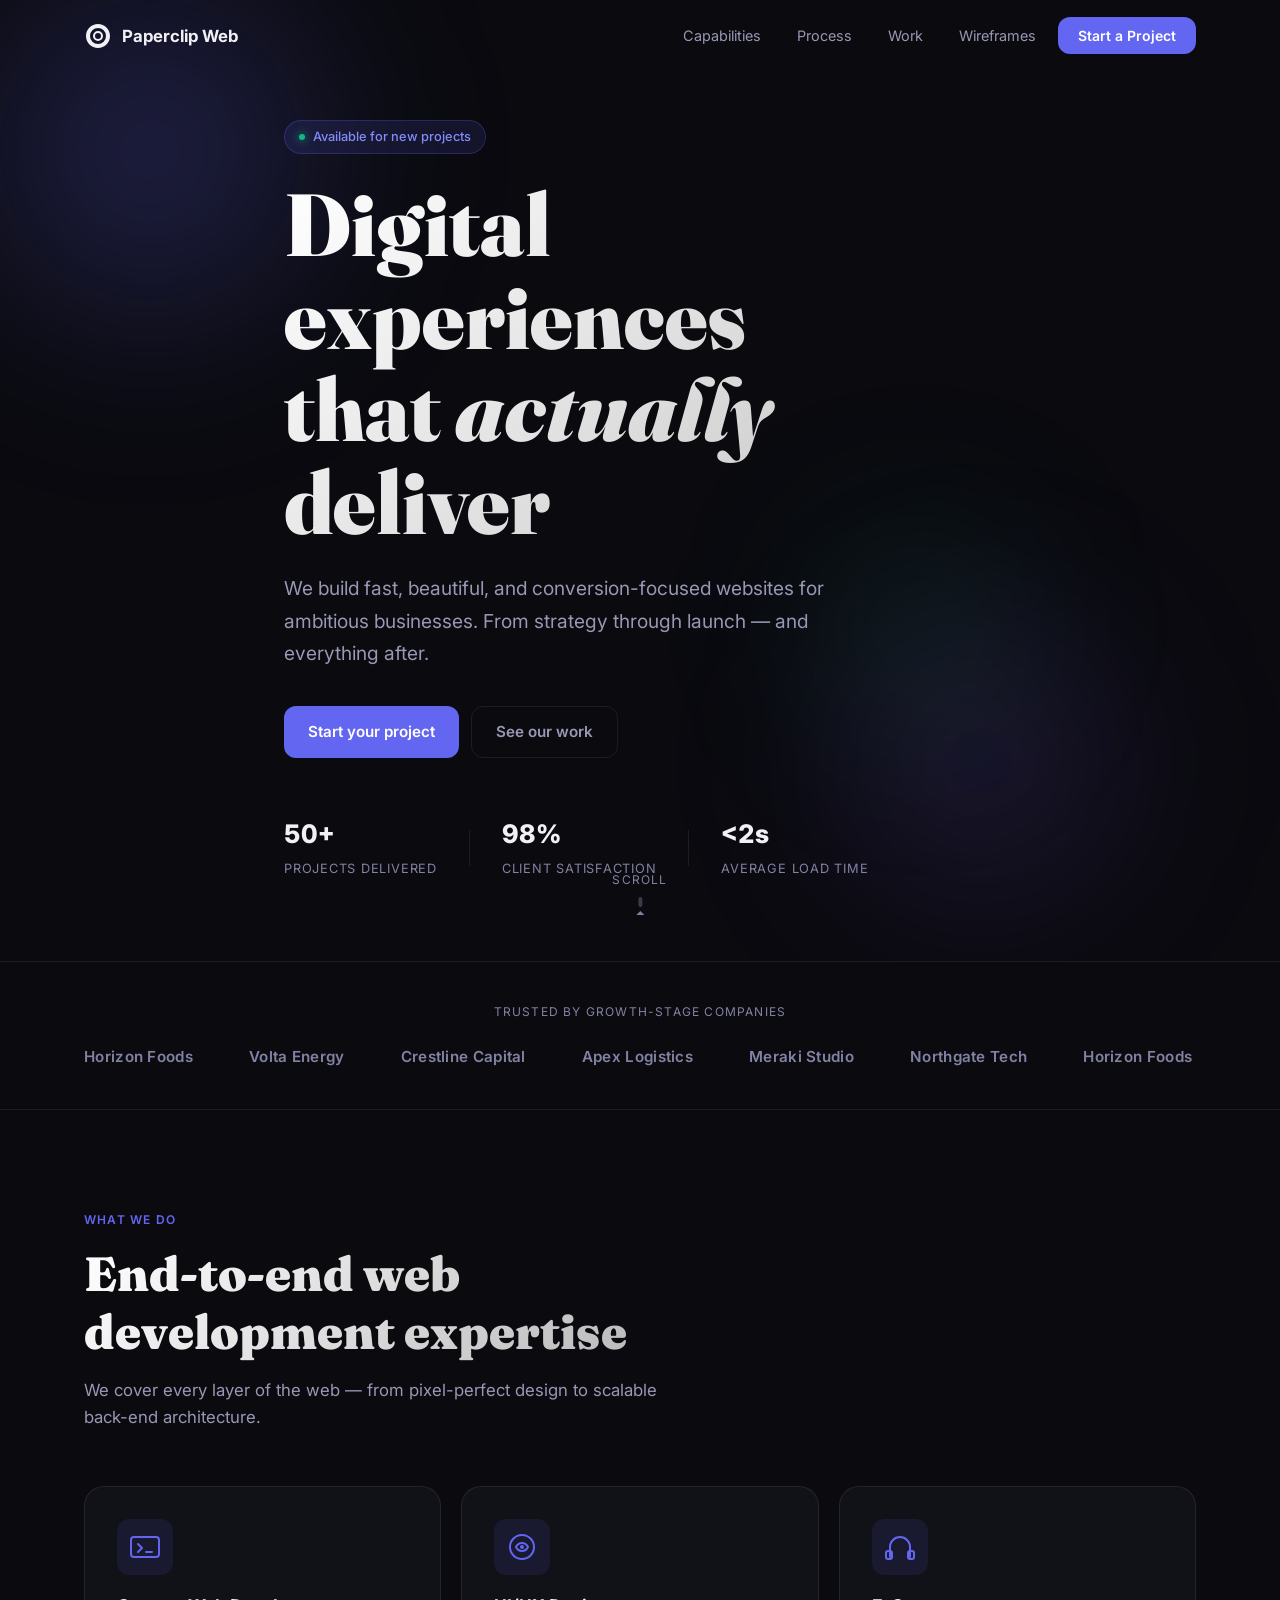
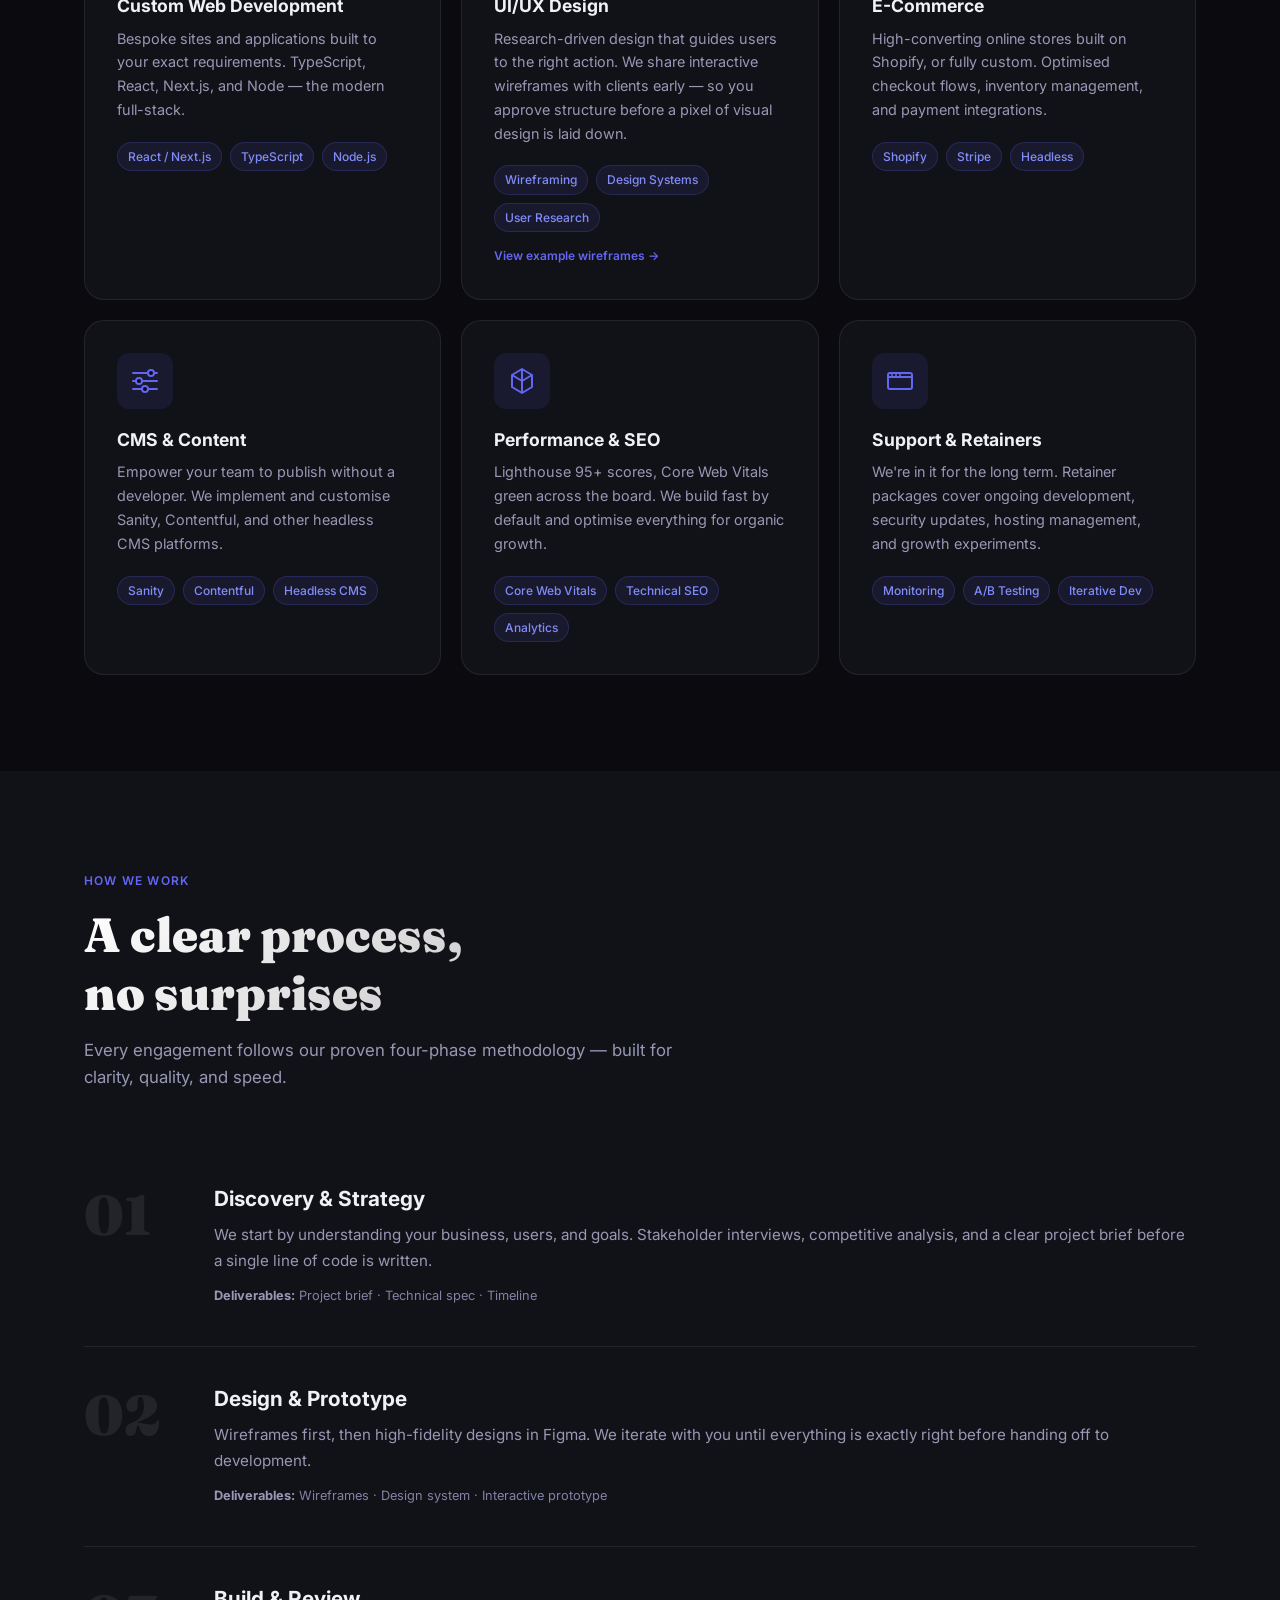
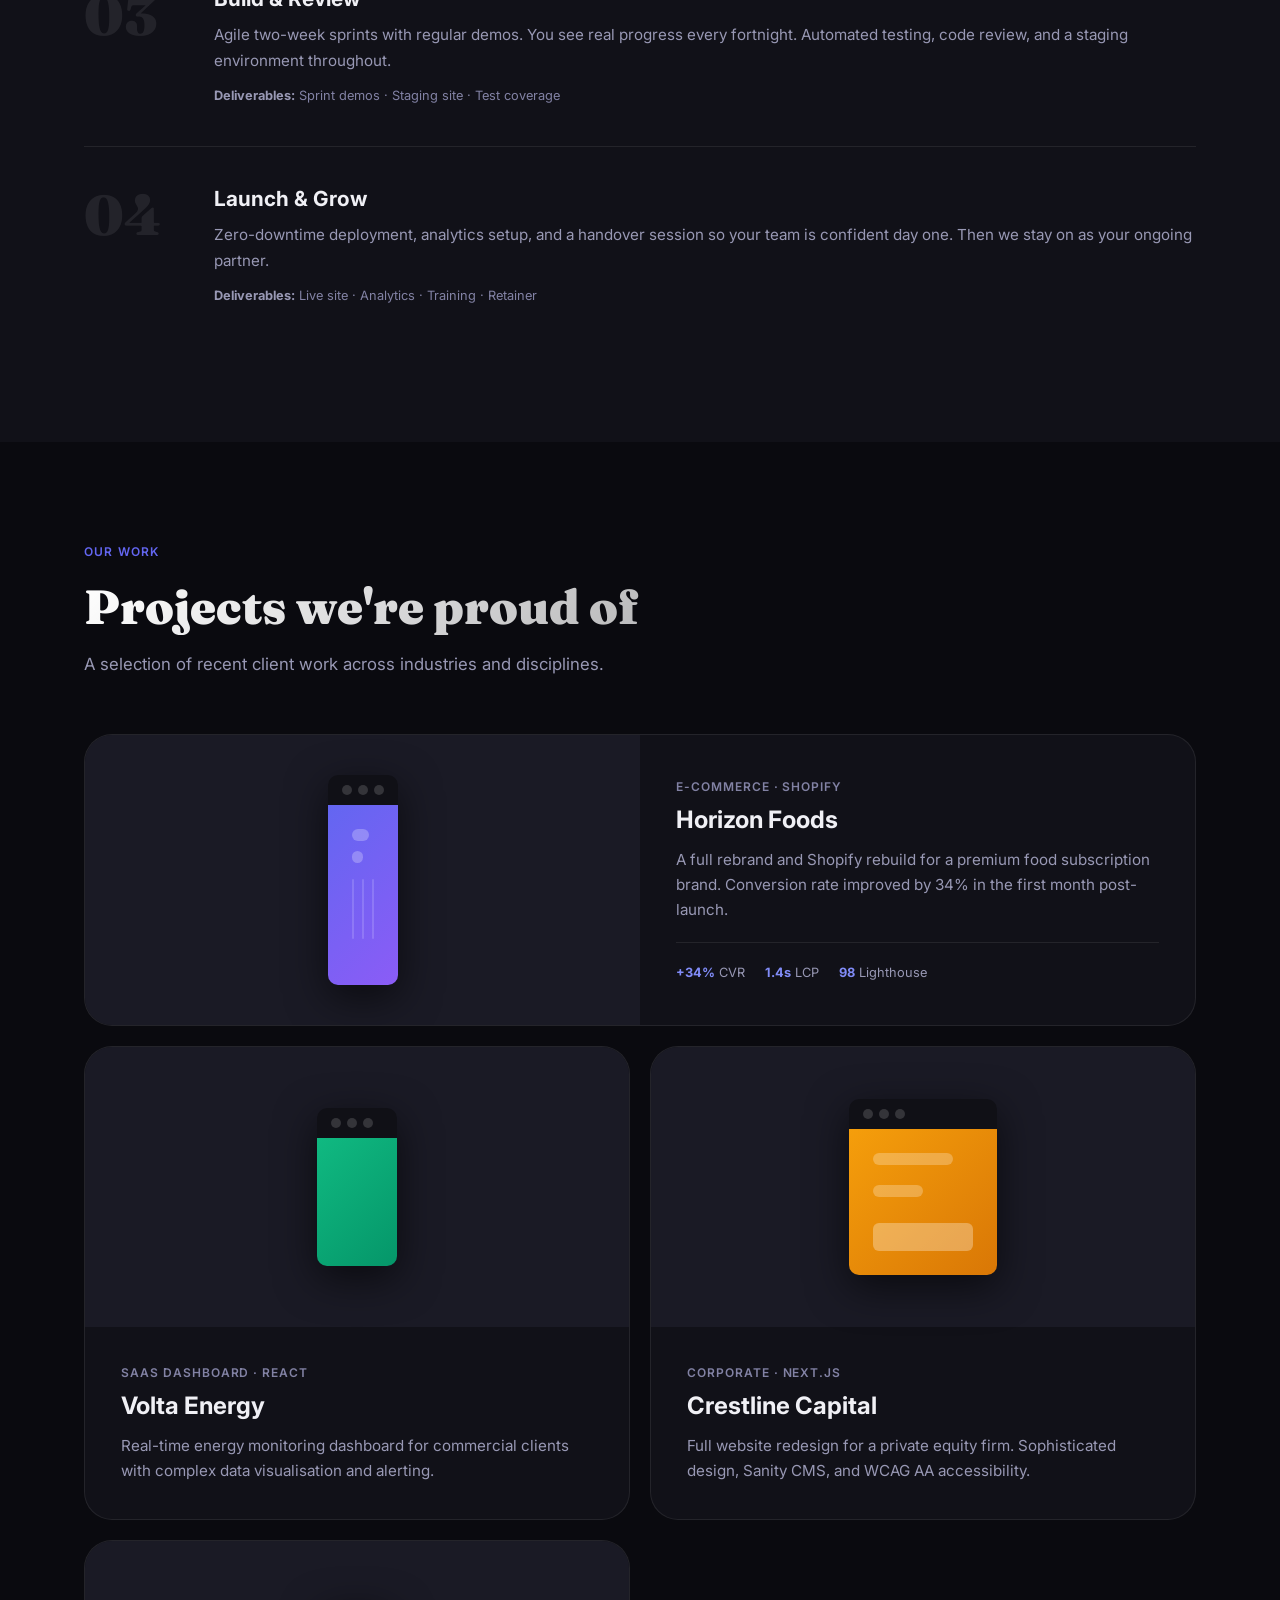
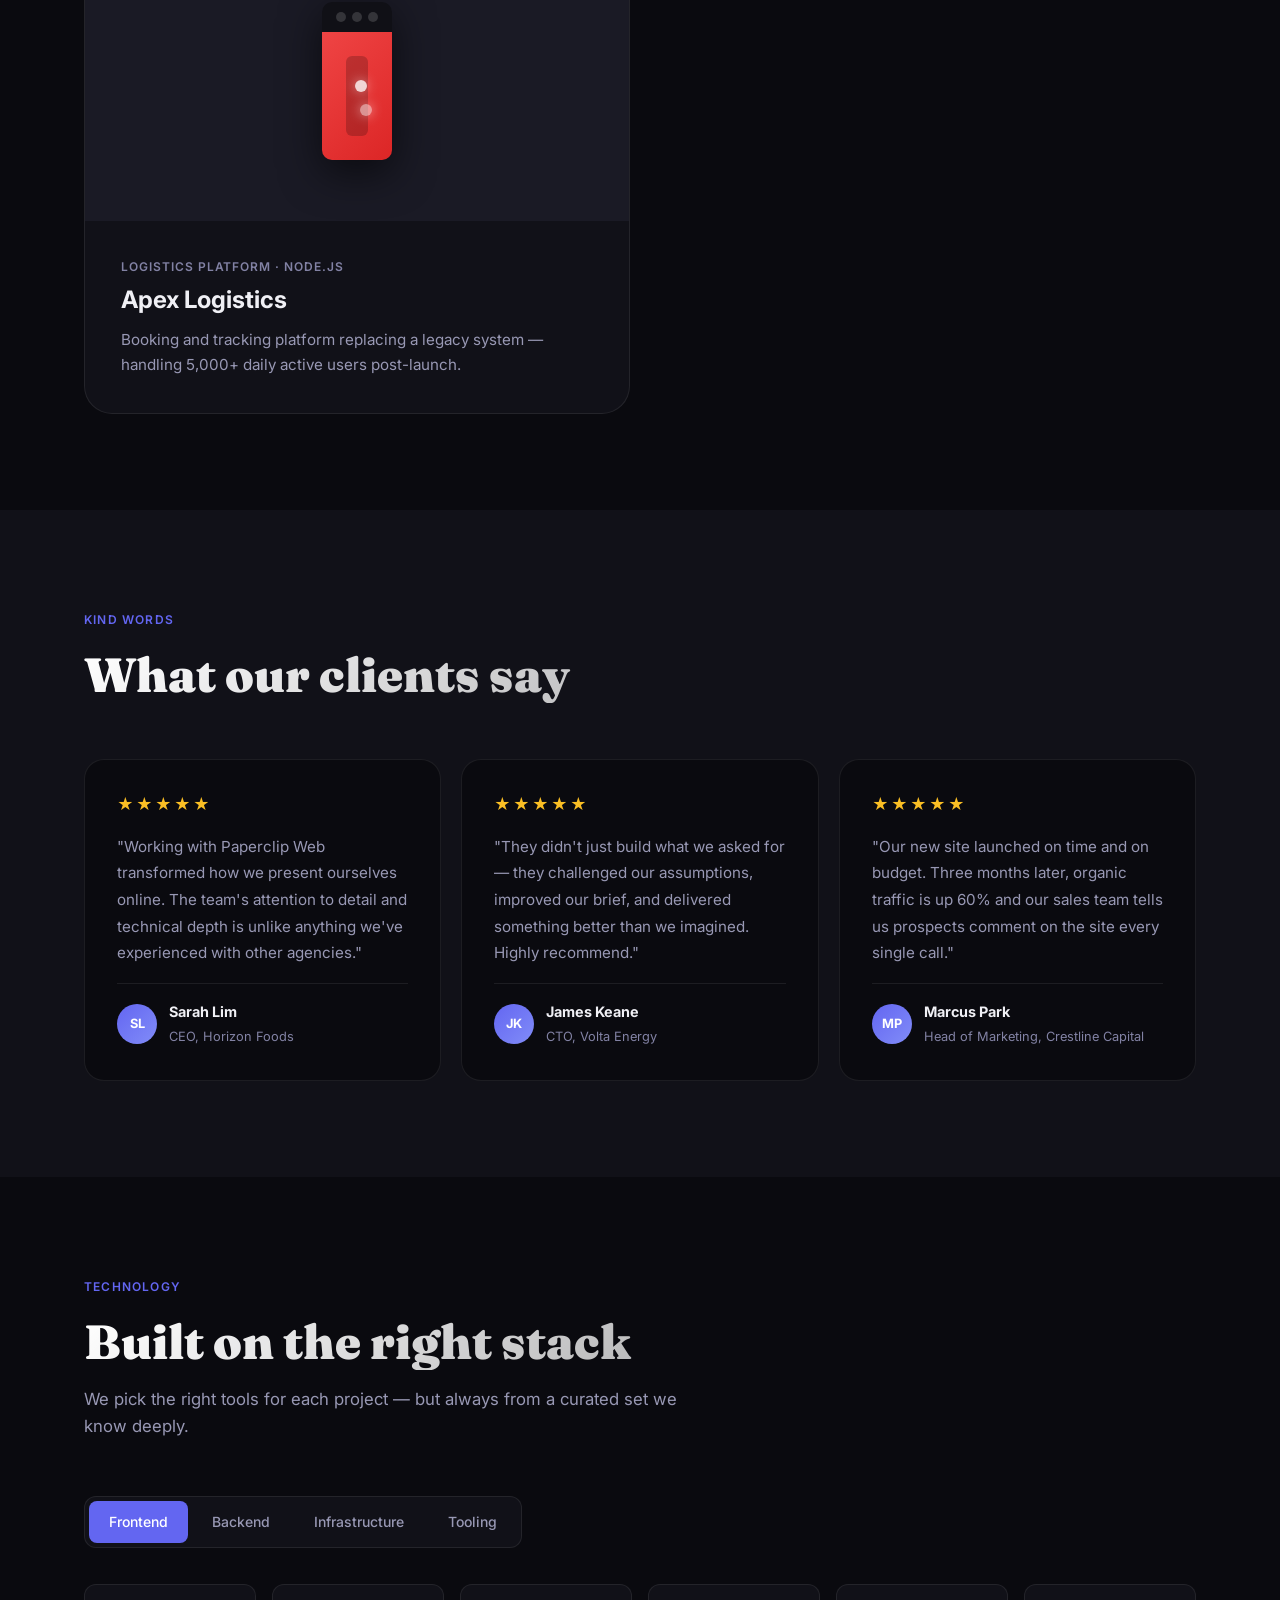
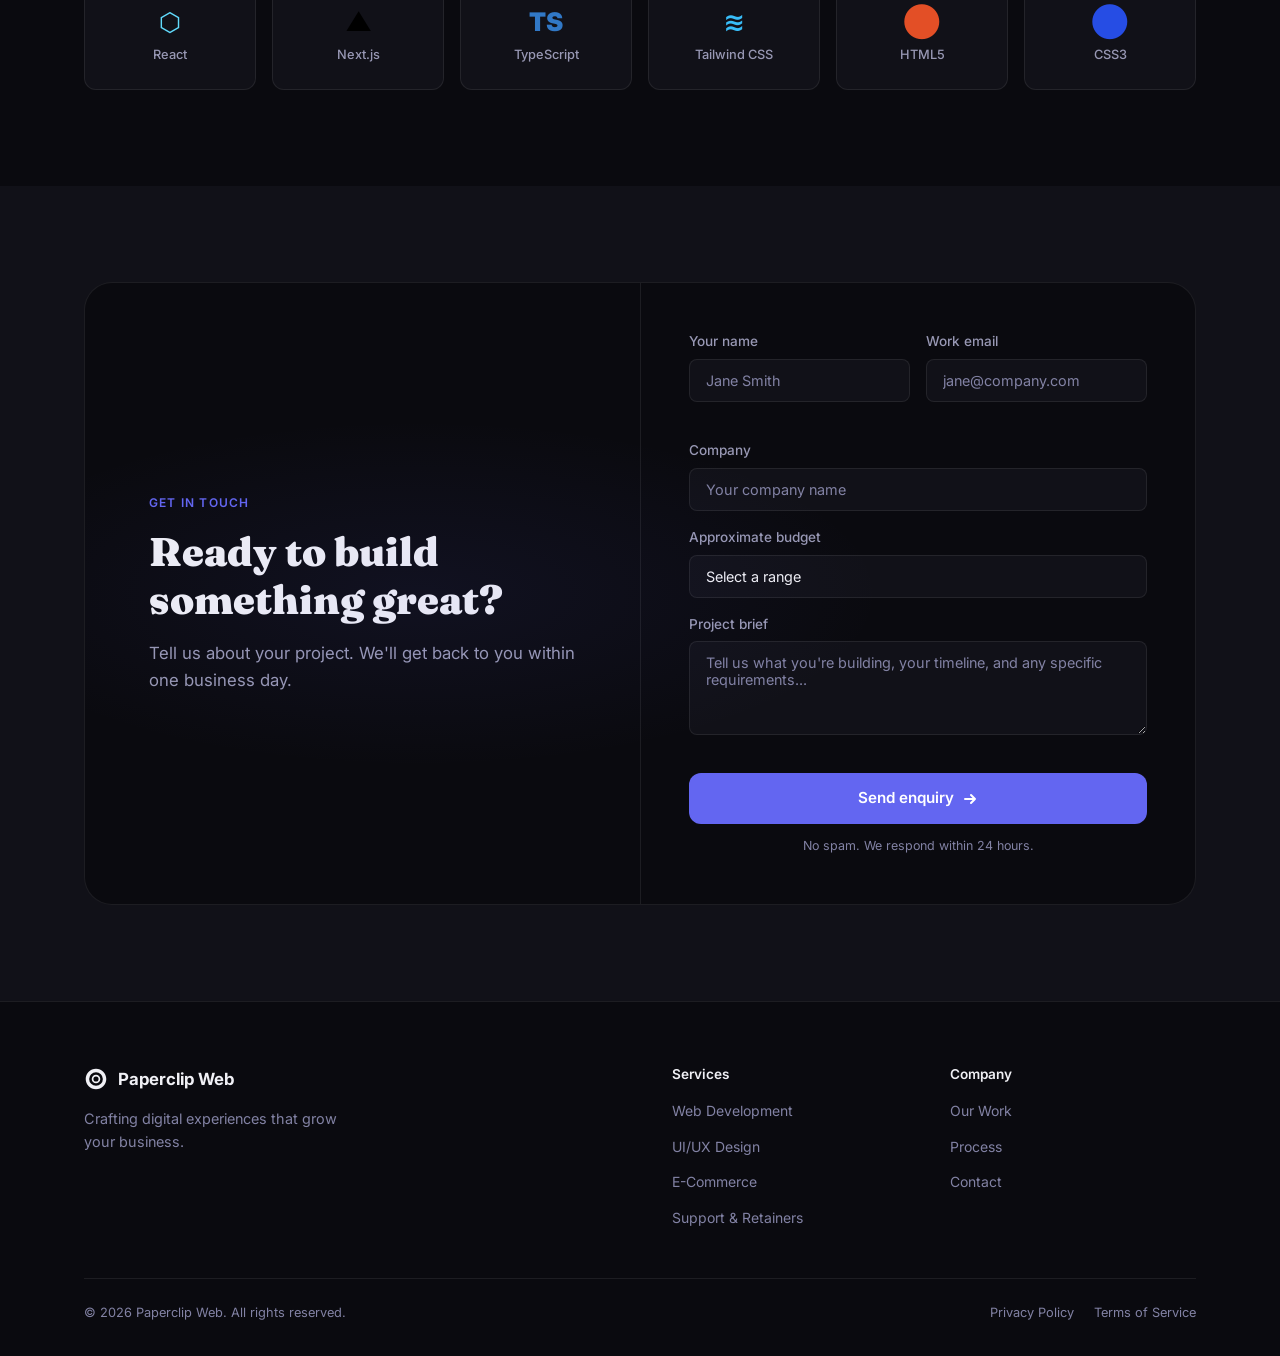
==== commit 547fde31: "Add client wireframe sharing system with NorthStar Homes demo Adds a full wireframe viewer and galle" ====
--- a/index.html
+++ b/index.html
@@ -10,6 +10,8 @@
   <link href="https://fonts.googleapis.com/css2?family=Inter:wght@300;400;500;600;700;800&family=Fraunces:wght@700;900&display=swap" rel="stylesheet" />
 </head>
 <body>
+
+  <a href="#main-content" class="skip-to-main">Skip to main content</a>
 
   <!-- Navigation -->
   <header class="nav-wrapper" id="nav">
@@ -27,12 +29,13 @@
         <li><a href="#capabilities" class="nav__link">Capabilities</a></li>
         <li><a href="#process" class="nav__link">Process</a></li>
         <li><a href="#work" class="nav__link">Work</a></li>
+        <li><a href="wireframes/" class="nav__link">Wireframes</a></li>
         <li><a href="#contact" class="nav__cta">Start a Project</a></li>
       </ul>
     </nav>
   </header>
 
-  <main>
+  <main id="main-content">
 
     <!-- Hero -->
     <section class="hero" id="hero">
@@ -125,10 +128,11 @@
               <svg width="32" height="32" viewBox="0 0 32 32" fill="none"><circle cx="16" cy="16" r="12" stroke="currentColor" stroke-width="2"/><path d="M10 16s2-4 6-4 6 4 6 4-2 4-6 4-6-4-6-4z" stroke="currentColor" stroke-width="2" stroke-linejoin="round"/><circle cx="16" cy="16" r="2" fill="currentColor"/></svg>
             </div>
             <h3>UI/UX Design</h3>
-            <p>Research-driven design that guides users to the right action. Wireframes, high-fidelity prototypes, and polished design systems.</p>
+            <p>Research-driven design that guides users to the right action. We share interactive wireframes with clients early — so you approve structure before a pixel of visual design is laid down.</p>
             <ul class="cap-card__tags">
-              <li>Figma</li><li>Design Systems</li><li>User Research</li>
-            </ul>
+              <li>Wireframing</li><li>Design Systems</li><li>User Research</li>
+            </ul>
+            <a href="wireframes/" style="display:inline-block;margin-top:14px;font-size:12px;font-weight:600;color:var(--color-accent);">View example wireframes →</a>
           </div>
           <div class="cap-card" data-animate="fade-up" data-delay="200">
             <div class="cap-card__icon">
@@ -470,7 +474,7 @@
             <div class="form-group">
               <label for="budget">Approximate budget</label>
               <select id="budget" name="budget">
-                <option value="">Select a range</option>
+                <option value="" disabled selected>Select a range</option>
                 <option>Under £10k</option>
                 <option>£10k – £25k</option>
                 <option>£25k – £50k</option>
--- a/styles.css
+++ b/styles.css
@@ -9,8 +9,8 @@
   --color-surface-2: #1a1a25;
   --color-border: rgba(255, 255, 255, 0.08);
   --color-text: #f0f0f5;
-  --color-text-muted: #8888a0;
-  --color-text-subtle: #5a5a72;
+  --color-text-muted: #9898b4;
+  --color-text-subtle: #8282a4;
   --color-accent: #6366f1;
   --color-accent-hover: #818cf8;
   --color-accent-glow: rgba(99, 102, 241, 0.25);
@@ -34,6 +34,27 @@
 
   --container: 1160px;
   --section-gap: 96px;
+}
+
+/* Skip to main content */
+.skip-to-main {
+  position: absolute;
+  top: -100%;
+  left: 1rem;
+  background: var(--color-accent);
+  color: #fff;
+  padding: 0.75rem 1.5rem;
+  border-radius: 0 0 var(--radius-sm) var(--radius-sm);
+  font-weight: 600;
+  font-family: var(--font-sans);
+  text-decoration: none;
+  z-index: 9999;
+  transition: top var(--transition);
+}
+.skip-to-main:focus {
+  top: 0;
+  outline: 3px solid var(--color-accent-hover);
+  outline-offset: 2px;
 }
 
 /* Reset & Base */
